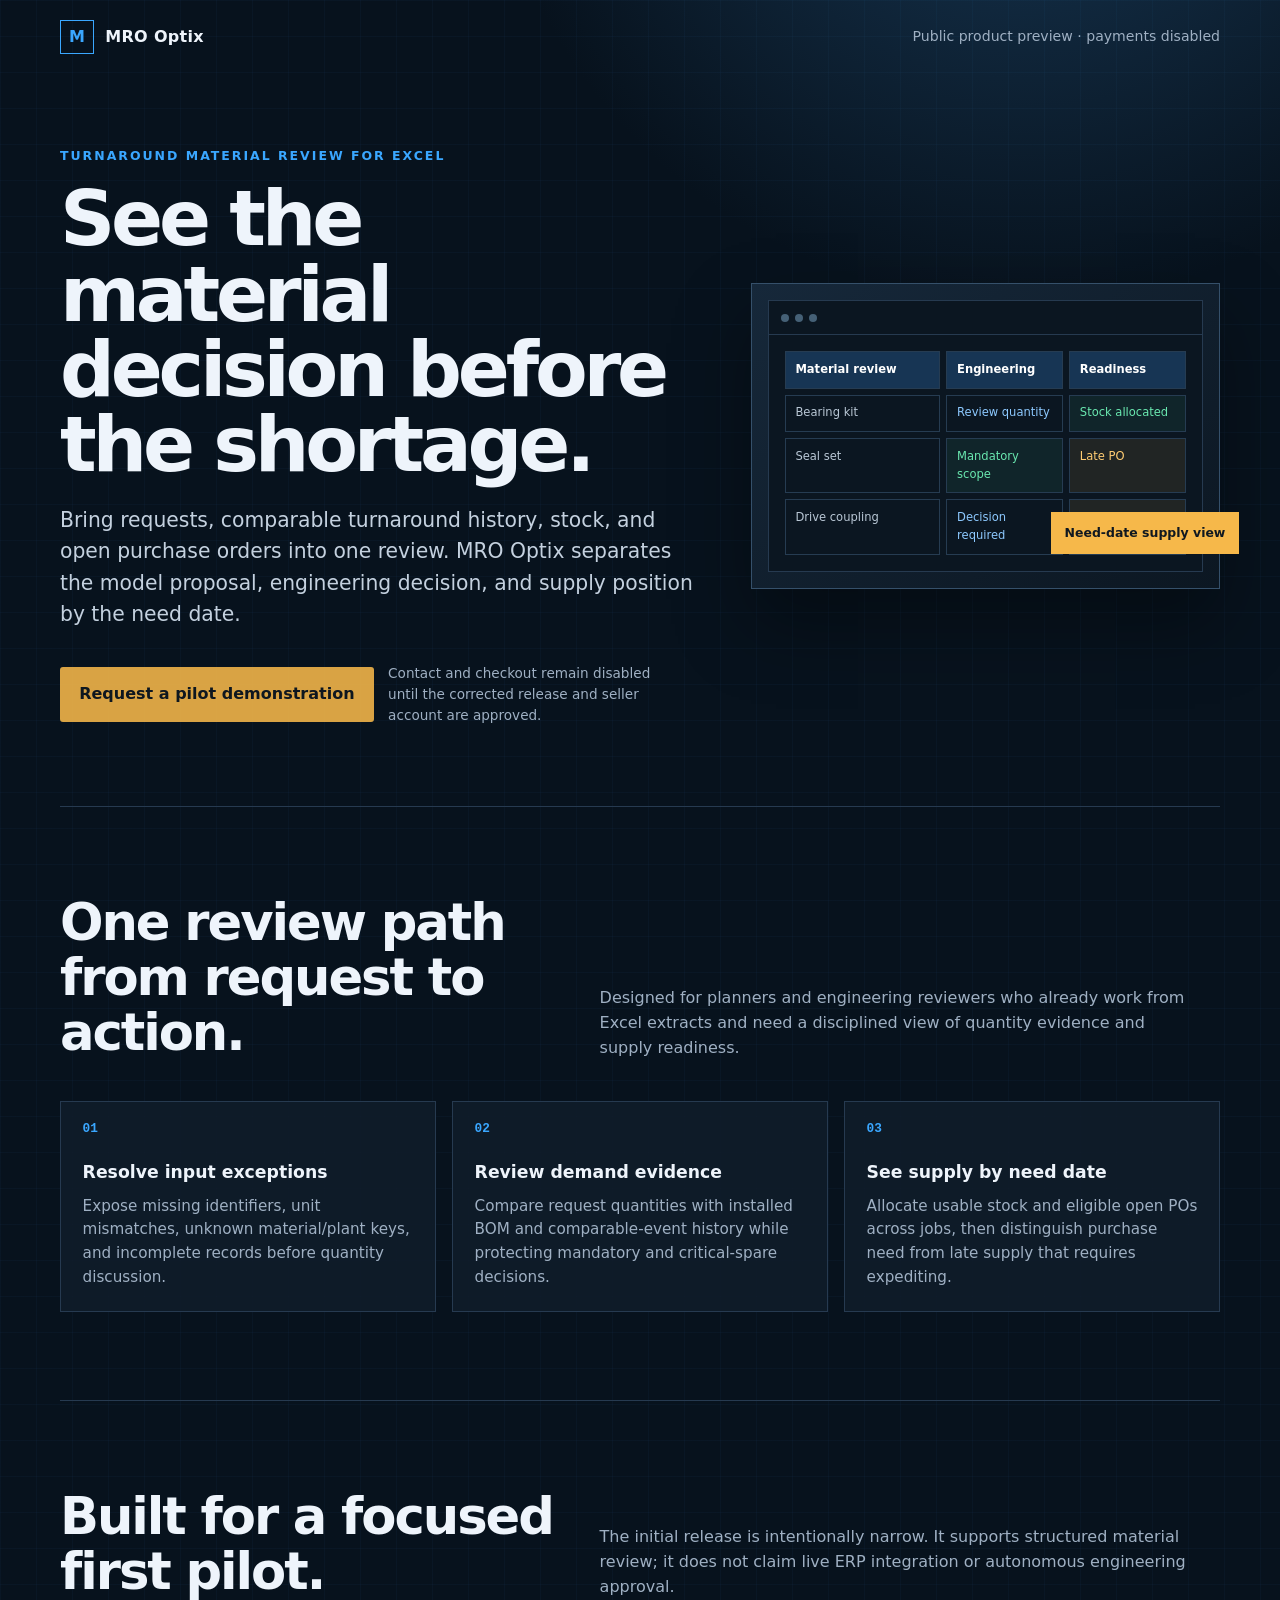
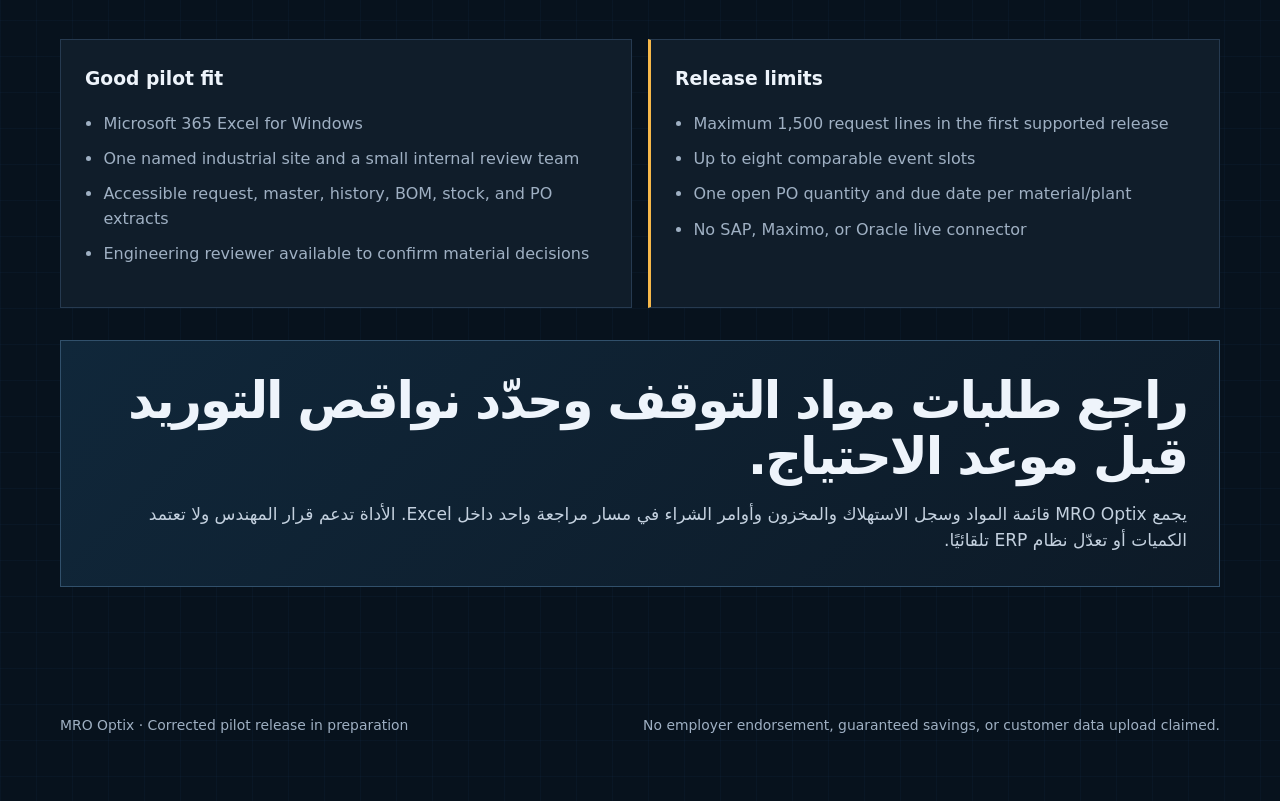
==== index.html @ 84681a8c "Publish MRO Optix product preview" ====
<!doctype html>
<html lang="en">
<head>
  <meta charset="utf-8">
  <meta name="viewport" content="width=device-width, initial-scale=1">
  <title>MRO Optix | Turnaround material review</title>
  <meta name="description" content="Review turnaround material requests, engineering decisions, and supply readiness in one Excel workflow.">
  <style>
    :root {
      color-scheme: dark;
      --ink: #eef4fb;
      --muted: #9fb0c3;
      --line: #263a50;
      --panel: #101d2a;
      --panel-2: #142638;
      --navy: #07121d;
      --blue: #3aa7ff;
      --amber: #f6b84a;
      --green: #55d69e;
      font-family: Inter, ui-sans-serif, system-ui, -apple-system, BlinkMacSystemFont, "Segoe UI", sans-serif;
    }
    * { box-sizing: border-box; }
    body {
      margin: 0;
      color: var(--ink);
      background:
        linear-gradient(rgba(58, 167, 255, .035) 1px, transparent 1px),
        linear-gradient(90deg, rgba(58, 167, 255, .035) 1px, transparent 1px),
        radial-gradient(circle at 80% -10%, #183957 0, transparent 34rem),
        var(--navy);
      background-size: 36px 36px, 36px 36px, auto, auto;
      line-height: 1.55;
    }
    a { color: inherit; }
    .shell { width: min(1160px, calc(100% - 2rem)); margin: 0 auto; }
    nav { display: flex; justify-content: space-between; align-items: center; padding: 1.25rem 0; }
    .brand { display: flex; align-items: center; gap: .7rem; font-weight: 800; letter-spacing: .02em; }
    .mark { width: 34px; height: 34px; border: 1px solid var(--blue); display: grid; place-items: center; color: var(--blue); }
    .nav-note { color: var(--muted); font-size: .88rem; }
    .hero { display: grid; grid-template-columns: 1.15fr .85fr; gap: 3.5rem; align-items: center; min-height: 650px; padding: 4.5rem 0 5rem; }
    .eyebrow { color: var(--blue); text-transform: uppercase; letter-spacing: .16em; font-size: .78rem; font-weight: 800; }
    h1 { font-size: clamp(2.65rem, 6vw, 5.5rem); line-height: .98; letter-spacing: -.055em; margin: 1rem 0 1.4rem; max-width: 12ch; }
    .lead { color: #c4d1df; font-size: clamp(1.05rem, 2vw, 1.27rem); max-width: 62ch; }
    .cta-row { display: flex; flex-wrap: wrap; gap: .9rem; margin-top: 2rem; align-items: center; }
    .cta { border: 0; background: var(--amber); color: #101820; font: inherit; font-weight: 800; padding: .95rem 1.2rem; border-radius: 3px; cursor: not-allowed; opacity: .88; }
    .cta-note { color: var(--muted); font-size: .85rem; max-width: 32ch; }
    .workbook { position: relative; border: 1px solid #35506a; background: linear-gradient(145deg, #16283a, #0c1722); padding: 1rem; box-shadow: 0 35px 70px rgba(0,0,0,.35); }
    .window { border: 1px solid var(--line); background: #0b1621; }
    .window-bar { height: 34px; border-bottom: 1px solid var(--line); display: flex; align-items: center; gap: 6px; padding: 0 .75rem; }
    .dot { width: 8px; height: 8px; border-radius: 50%; background: #456076; }
    .sheet { padding: 1rem; }
    .sheet-head { display: grid; grid-template-columns: 1.2fr .9fr .9fr; gap: 6px; margin-bottom: 6px; }
    .cell, .row span { min-height: 34px; border: 1px solid #263c52; padding: .55rem .6rem; font-size: .72rem; color: #b9c7d5; }
    .cell { background: #173554; color: white; font-weight: 700; }
    .row { display: grid; grid-template-columns: 1.2fr .9fr .9fr; gap: 6px; margin-top: 6px; }
    .row .warn { color: #ffcc72; background: rgba(246,184,74,.09); }
    .row .good { color: #69e7af; background: rgba(85,214,158,.08); }
    .row .review { color: #8dc9ff; }
    .signal { position: absolute; right: -20px; bottom: 34px; padding: .7rem .85rem; background: var(--amber); color: #101820; font-weight: 800; font-size: .78rem; }
    section { border-top: 1px solid var(--line); padding: 5.5rem 0; }
    .section-head { display: grid; grid-template-columns: .9fr 1.1fr; gap: 2rem; align-items: end; margin-bottom: 2.5rem; }
    h2 { font-size: clamp(2rem, 4vw, 3.25rem); line-height: 1.08; letter-spacing: -.04em; margin: 0; }
    .section-head p { color: var(--muted); margin: 0; max-width: 58ch; }
    .grid { display: grid; grid-template-columns: repeat(3, 1fr); gap: 1rem; }
    .card { border: 1px solid var(--line); background: rgba(16,29,42,.86); padding: 1.35rem; min-height: 180px; }
    .num { color: var(--blue); font: 800 .8rem/1 monospace; }
    .card h3 { margin: 1.4rem 0 .6rem; font-size: 1.08rem; }
    .card p { color: var(--muted); margin: 0; font-size: .95rem; }
    .fit { display: grid; grid-template-columns: 1fr 1fr; gap: 1rem; }
    .fit-box { border: 1px solid var(--line); padding: 1.5rem; background: var(--panel); }
    .fit-box h3 { margin-top: 0; }
    .fit-box ul { padding-left: 1.15rem; color: var(--muted); }
    .fit-box li { margin: .65rem 0; }
    .limit { border-left: 3px solid var(--amber); }
    .arabic { direction: rtl; text-align: right; border: 1px solid #31506b; background: linear-gradient(135deg,#10273a,#0d1a27); padding: 2rem; margin-top: 2rem; }
    .arabic p { color: #c4d1df; font-size: 1.07rem; margin-bottom: 0; }
    footer { padding: 2.5rem 0 4rem; color: var(--muted); font-size: .87rem; display: flex; justify-content: space-between; gap: 1rem; }
    @media (max-width: 820px) {
      .hero, .section-head, .fit { grid-template-columns: 1fr; }
      .hero { padding-top: 2.5rem; min-height: auto; }
      .grid { grid-template-columns: 1fr; }
      .nav-note { display: none; }
      .signal { right: -7px; }
      footer { flex-direction: column; }
    }
  </style>
</head>
<body>
  <div class="shell">
    <nav aria-label="Primary">
      <div class="brand"><span class="mark">M</span>MRO Optix</div>
      <div class="nav-note">Public product preview · payments disabled</div>
    </nav>

    <main>
      <div class="hero">
        <div>
          <div class="eyebrow">Turnaround material review for Excel</div>
          <h1>See the material decision before the shortage.</h1>
          <p class="lead">Bring requests, comparable turnaround history, stock, and open purchase orders into one review. MRO Optix separates the model proposal, engineering decision, and supply position by the need date.</p>
          <div class="cta-row">
            <button class="cta" type="button" disabled>Request a pilot demonstration</button>
            <span class="cta-note">Contact and checkout remain disabled until the corrected release and seller account are approved.</span>
          </div>
        </div>

        <div class="workbook" aria-label="Illustrative workbook review queue">
          <div class="window">
            <div class="window-bar"><span class="dot"></span><span class="dot"></span><span class="dot"></span></div>
            <div class="sheet">
              <div class="sheet-head"><div class="cell">Material review</div><div class="cell">Engineering</div><div class="cell">Readiness</div></div>
              <div class="row"><span>Bearing kit</span><span class="review">Review quantity</span><span class="good">Stock allocated</span></div>
              <div class="row"><span>Seal set</span><span class="good">Mandatory scope</span><span class="warn">Late PO</span></div>
              <div class="row"><span>Drive coupling</span><span class="review">Decision required</span><span class="warn">Purchase need</span></div>
            </div>
          </div>
          <div class="signal">Need-date supply view</div>
        </div>
      </div>

      <section>
        <div class="section-head">
          <h2>One review path from request to action.</h2>
          <p>Designed for planners and engineering reviewers who already work from Excel extracts and need a disciplined view of quantity evidence and supply readiness.</p>
        </div>
        <div class="grid">
          <article class="card"><div class="num">01</div><h3>Resolve input exceptions</h3><p>Expose missing identifiers, unit mismatches, unknown material/plant keys, and incomplete records before quantity discussion.</p></article>
          <article class="card"><div class="num">02</div><h3>Review demand evidence</h3><p>Compare request quantities with installed BOM and comparable-event history while protecting mandatory and critical-spare decisions.</p></article>
          <article class="card"><div class="num">03</div><h3>See supply by need date</h3><p>Allocate usable stock and eligible open POs across jobs, then distinguish purchase need from late supply that requires expediting.</p></article>
        </div>
      </section>

      <section>
        <div class="section-head">
          <h2>Built for a focused first pilot.</h2>
          <p>The initial release is intentionally narrow. It supports structured material review; it does not claim live ERP integration or autonomous engineering approval.</p>
        </div>
        <div class="fit">
          <div class="fit-box">
            <h3>Good pilot fit</h3>
            <ul>
              <li>Microsoft 365 Excel for Windows</li>
              <li>One named industrial site and a small internal review team</li>
              <li>Accessible request, master, history, BOM, stock, and PO extracts</li>
              <li>Engineering reviewer available to confirm material decisions</li>
            </ul>
          </div>
          <div class="fit-box limit">
            <h3>Release limits</h3>
            <ul>
              <li>Maximum 1,500 request lines in the first supported release</li>
              <li>Up to eight comparable event slots</li>
              <li>One open PO quantity and due date per material/plant</li>
              <li>No SAP, Maximo, or Oracle live connector</li>
            </ul>
          </div>
        </div>
        <div class="arabic">
          <h2>راجع طلبات مواد التوقف وحدّد نواقص التوريد قبل موعد الاحتياج.</h2>
          <p>يجمع MRO Optix قائمة المواد وسجل الاستهلاك والمخزون وأوامر الشراء في مسار مراجعة واحد داخل Excel. الأداة تدعم قرار المهندس ولا تعتمد الكميات أو تعدّل نظام ERP تلقائيًا.</p>
        </div>
      </section>
    </main>

    <footer>
      <span>MRO Optix · Corrected pilot release in preparation</span>
      <span>No employer endorsement, guaranteed savings, or customer data upload claimed.</span>
    </footer>
  </div>
</body>
</html>
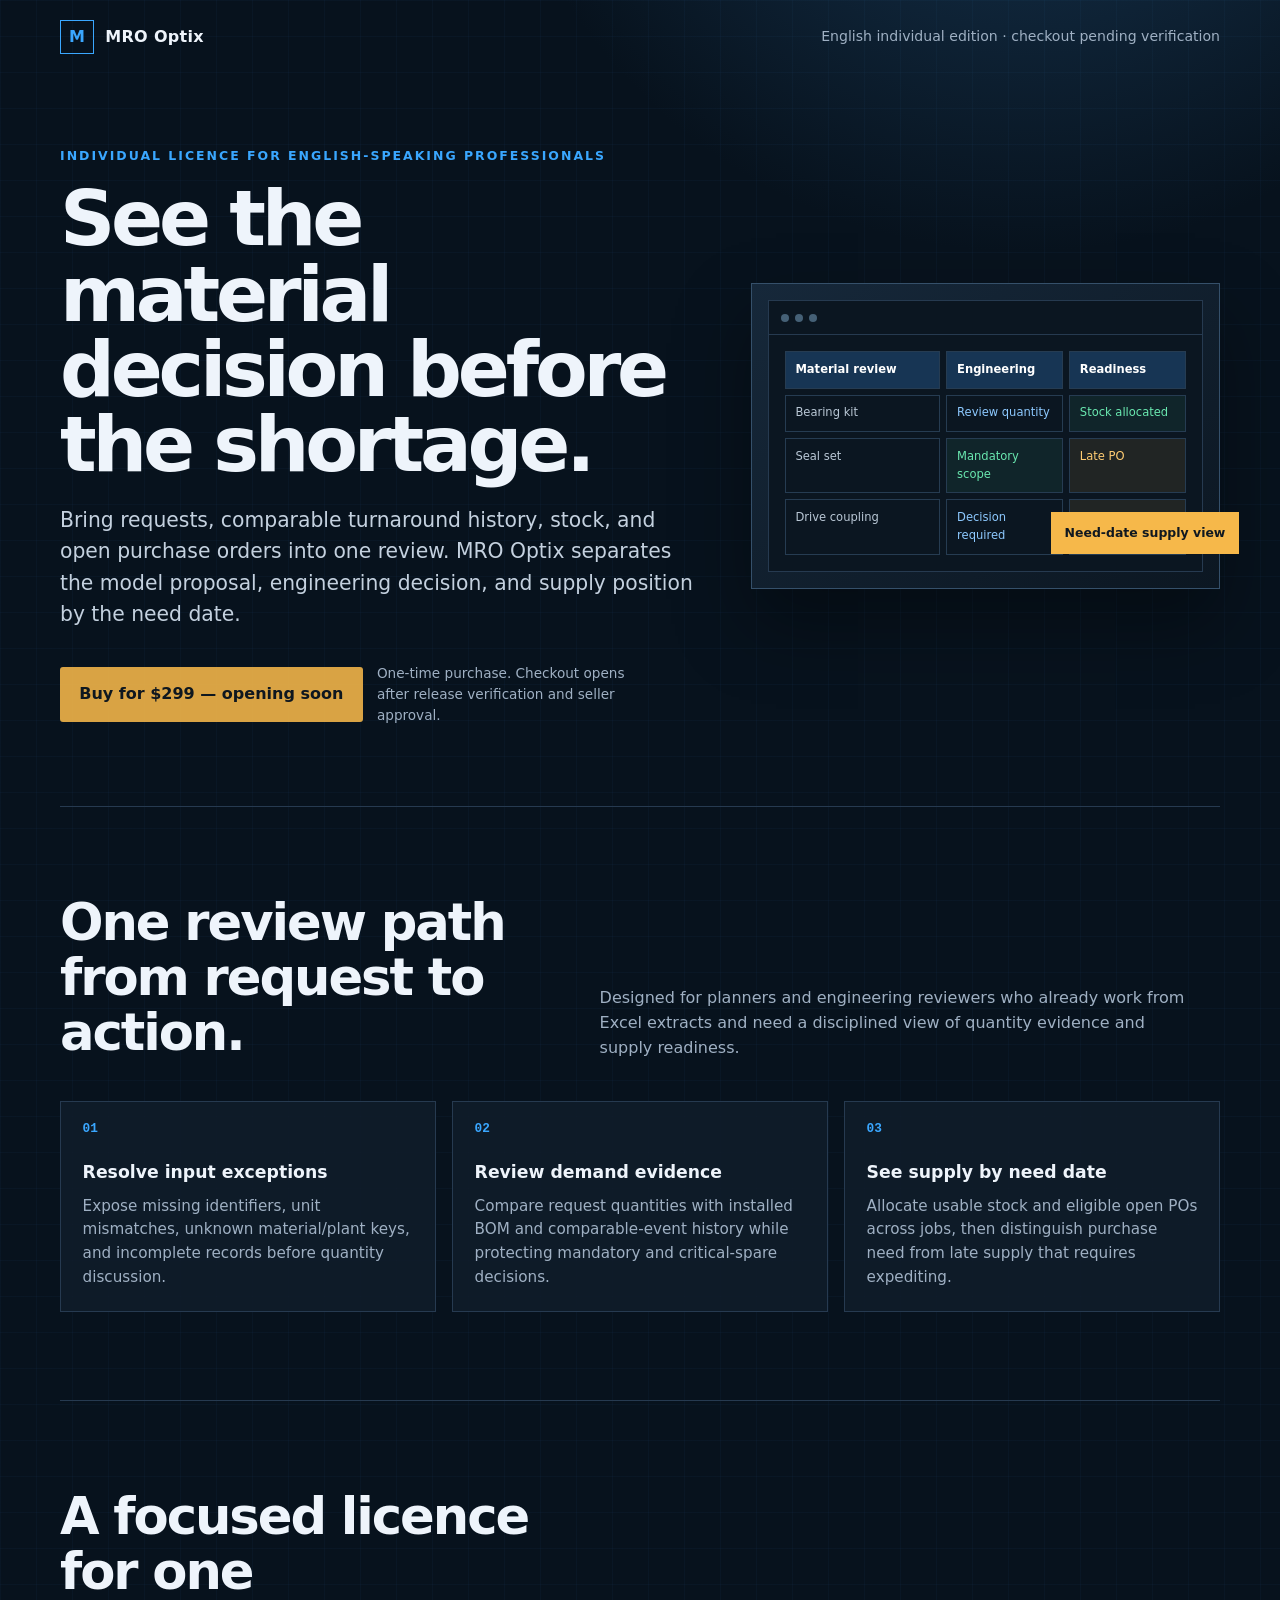
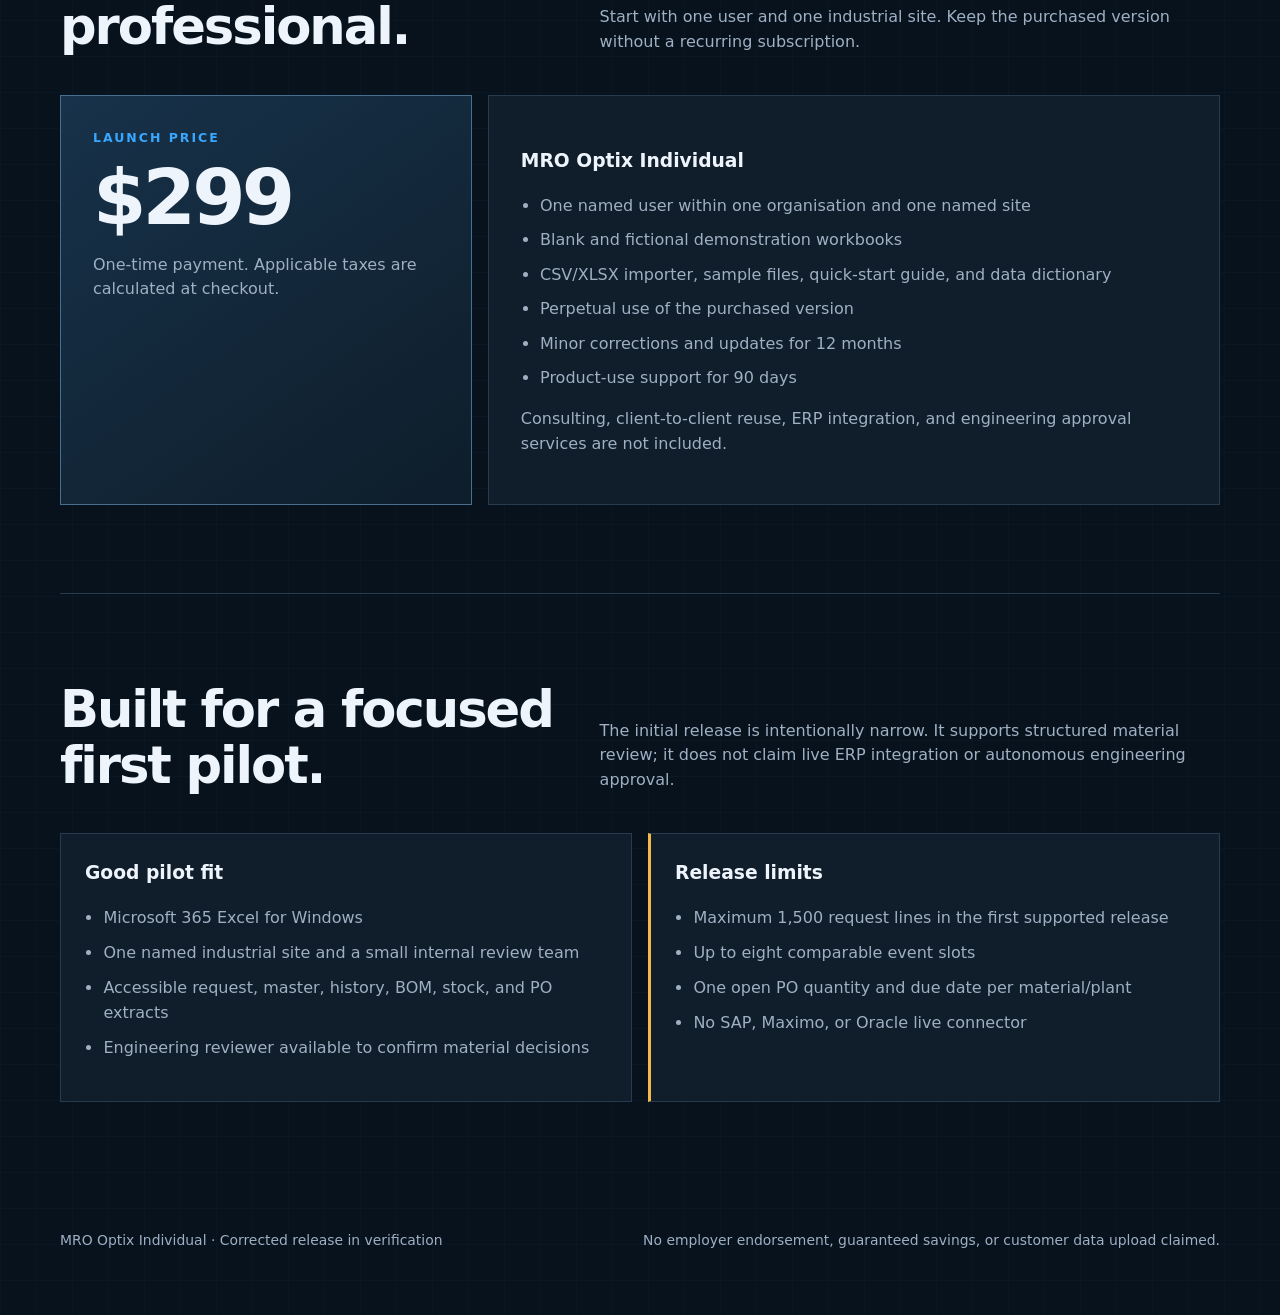
==== commit 92f70c53: "Publish English individual offer" ====
--- a/index.html
+++ b/index.html
@@ -5,6 +5,7 @@
   <meta name="viewport" content="width=device-width, initial-scale=1">
   <title>MRO Optix | Turnaround material review</title>
   <meta name="description" content="Review turnaround material requests, engineering decisions, and supply readiness in one Excel workflow.">
+  <link rel="icon" type="image/svg+xml" href="data:image/svg+xml,%3Csvg xmlns='http://www.w3.org/2000/svg' viewBox='0 0 64 64'%3E%3Crect width='64' height='64' rx='8' fill='%2307121d'/%3E%3Cpath d='M14 47V17h9l9 15 9-15h9v30h-8V29L32 45 22 29v18z' fill='%233aa7ff'/%3E%3C/svg%3E">
   <style>
     :root {
       color-scheme: dark;
@@ -72,11 +73,16 @@
     .fit-box ul { padding-left: 1.15rem; color: var(--muted); }
     .fit-box li { margin: .65rem 0; }
     .limit { border-left: 3px solid var(--amber); }
-    .arabic { direction: rtl; text-align: right; border: 1px solid #31506b; background: linear-gradient(135deg,#10273a,#0d1a27); padding: 2rem; margin-top: 2rem; }
-    .arabic p { color: #c4d1df; font-size: 1.07rem; margin-bottom: 0; }
+    .offer { display: grid; grid-template-columns: .72fr 1.28fr; gap: 1rem; align-items: stretch; }
+    .price { border: 1px solid #47708f; background: linear-gradient(145deg, #17324a, #0e1d2a); padding: 2rem; }
+    .price strong { display: block; font-size: clamp(2.6rem, 6vw, 4.8rem); line-height: 1; letter-spacing: -.05em; margin: .8rem 0; }
+    .price p, .license p { color: var(--muted); }
+    .license { border: 1px solid var(--line); background: var(--panel); padding: 2rem; }
+    .license ul { color: var(--muted); padding-left: 1.2rem; }
+    .license li { margin: .6rem 0; }
     footer { padding: 2.5rem 0 4rem; color: var(--muted); font-size: .87rem; display: flex; justify-content: space-between; gap: 1rem; }
     @media (max-width: 820px) {
-      .hero, .section-head, .fit { grid-template-columns: 1fr; }
+      .hero, .section-head, .fit, .offer { grid-template-columns: 1fr; }
       .hero { padding-top: 2.5rem; min-height: auto; }
       .grid { grid-template-columns: 1fr; }
       .nav-note { display: none; }
@@ -89,18 +95,18 @@
   <div class="shell">
     <nav aria-label="Primary">
       <div class="brand"><span class="mark">M</span>MRO Optix</div>
-      <div class="nav-note">Public product preview · payments disabled</div>
+      <div class="nav-note">English individual edition · checkout pending verification</div>
     </nav>
 
     <main>
       <div class="hero">
         <div>
-          <div class="eyebrow">Turnaround material review for Excel</div>
+          <div class="eyebrow">Individual licence for English-speaking professionals</div>
           <h1>See the material decision before the shortage.</h1>
           <p class="lead">Bring requests, comparable turnaround history, stock, and open purchase orders into one review. MRO Optix separates the model proposal, engineering decision, and supply position by the need date.</p>
           <div class="cta-row">
-            <button class="cta" type="button" disabled>Request a pilot demonstration</button>
-            <span class="cta-note">Contact and checkout remain disabled until the corrected release and seller account are approved.</span>
+            <button class="cta" type="button" disabled>Buy for $299 — opening soon</button>
+            <span class="cta-note">One-time purchase. Checkout opens after release verification and seller approval.</span>
           </div>
         </div>
 
@@ -132,6 +138,32 @@
 
       <section>
         <div class="section-head">
+          <h2>A focused licence for one professional.</h2>
+          <p>Start with one user and one industrial site. Keep the purchased version without a recurring subscription.</p>
+        </div>
+        <div class="offer">
+          <div class="price">
+            <div class="eyebrow">Launch price</div>
+            <strong>$299</strong>
+            <p>One-time payment. Applicable taxes are calculated at checkout.</p>
+          </div>
+          <div class="license">
+            <h3>MRO Optix Individual</h3>
+            <ul>
+              <li>One named user within one organisation and one named site</li>
+              <li>Blank and fictional demonstration workbooks</li>
+              <li>CSV/XLSX importer, sample files, quick-start guide, and data dictionary</li>
+              <li>Perpetual use of the purchased version</li>
+              <li>Minor corrections and updates for 12 months</li>
+              <li>Product-use support for 90 days</li>
+            </ul>
+            <p>Consulting, client-to-client reuse, ERP integration, and engineering approval services are not included.</p>
+          </div>
+        </div>
+      </section>
+
+      <section>
+        <div class="section-head">
           <h2>Built for a focused first pilot.</h2>
           <p>The initial release is intentionally narrow. It supports structured material review; it does not claim live ERP integration or autonomous engineering approval.</p>
         </div>
@@ -155,15 +187,11 @@
             </ul>
           </div>
         </div>
-        <div class="arabic">
-          <h2>راجع طلبات مواد التوقف وحدّد نواقص التوريد قبل موعد الاحتياج.</h2>
-          <p>يجمع MRO Optix قائمة المواد وسجل الاستهلاك والمخزون وأوامر الشراء في مسار مراجعة واحد داخل Excel. الأداة تدعم قرار المهندس ولا تعتمد الكميات أو تعدّل نظام ERP تلقائيًا.</p>
-        </div>
       </section>
     </main>
 
     <footer>
-      <span>MRO Optix · Corrected pilot release in preparation</span>
+      <span>MRO Optix Individual · Corrected release in verification</span>
       <span>No employer endorsement, guaranteed savings, or customer data upload claimed.</span>
     </footer>
   </div>
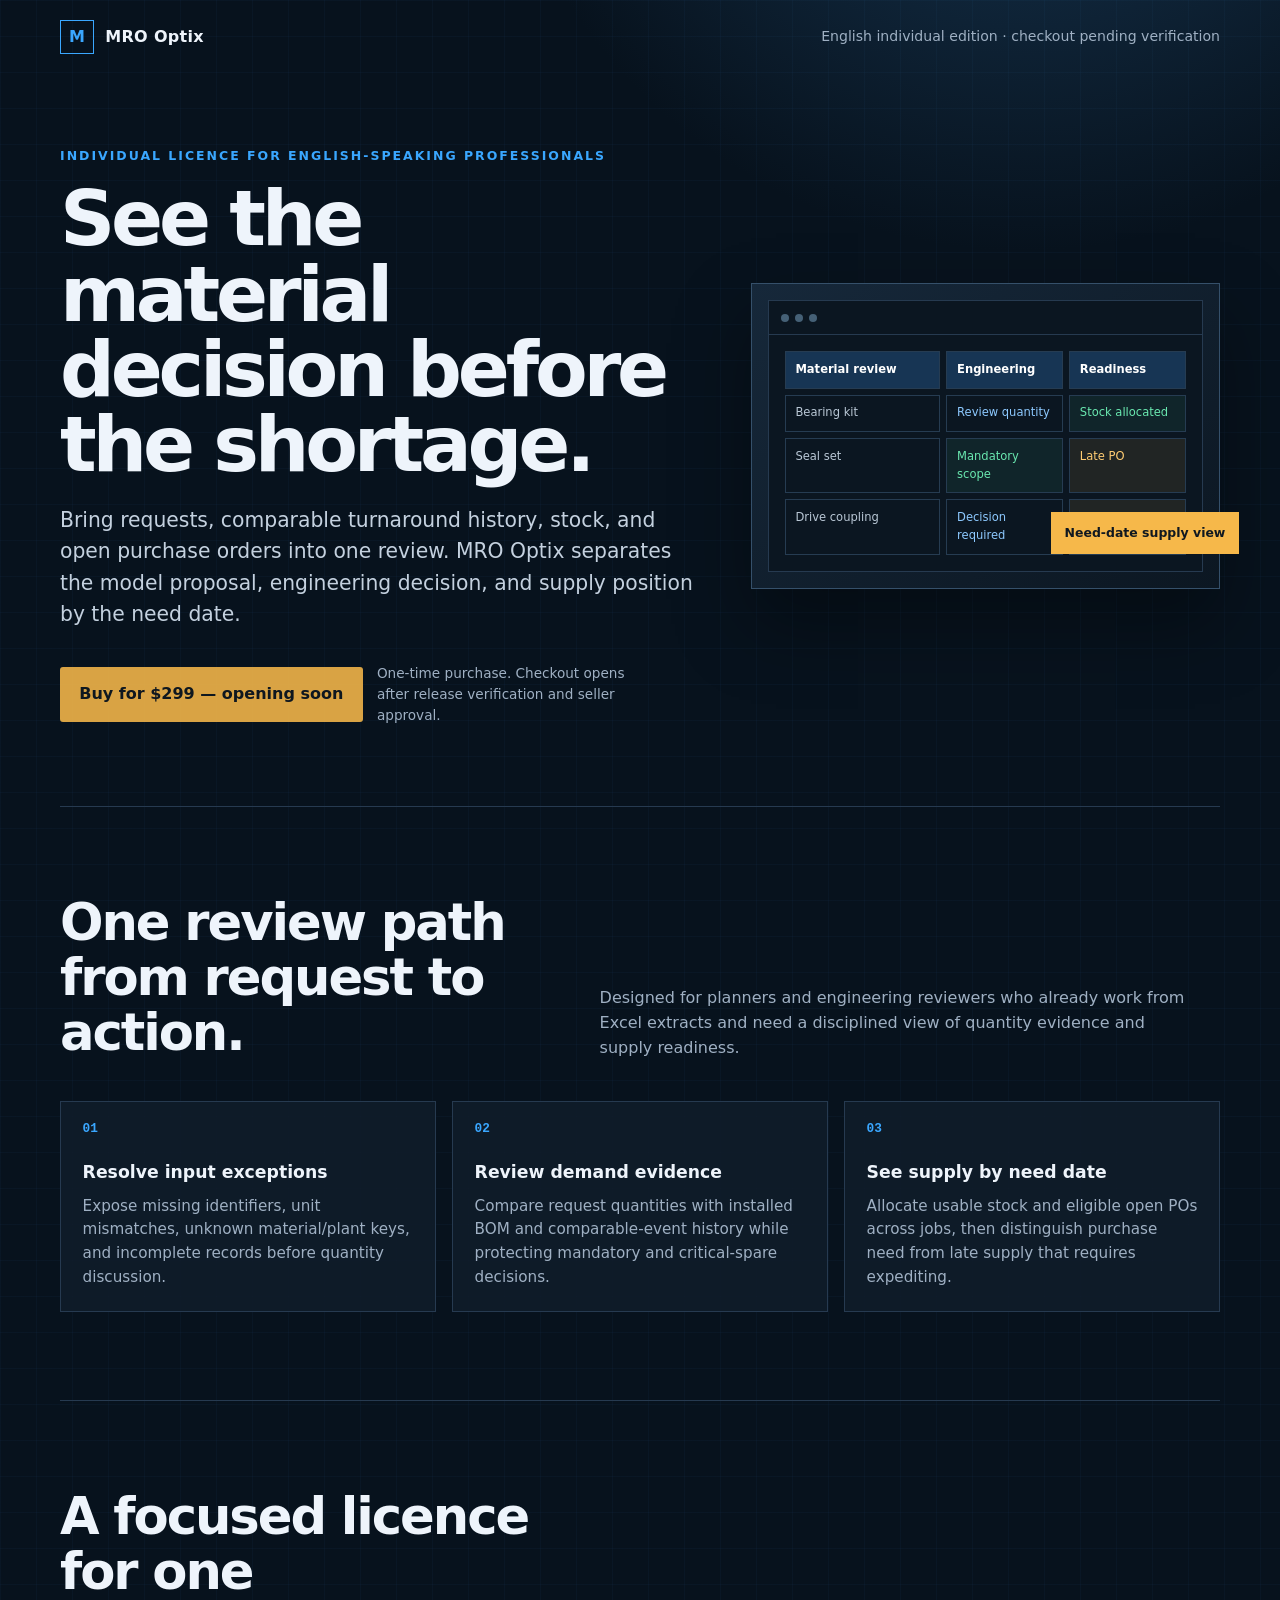
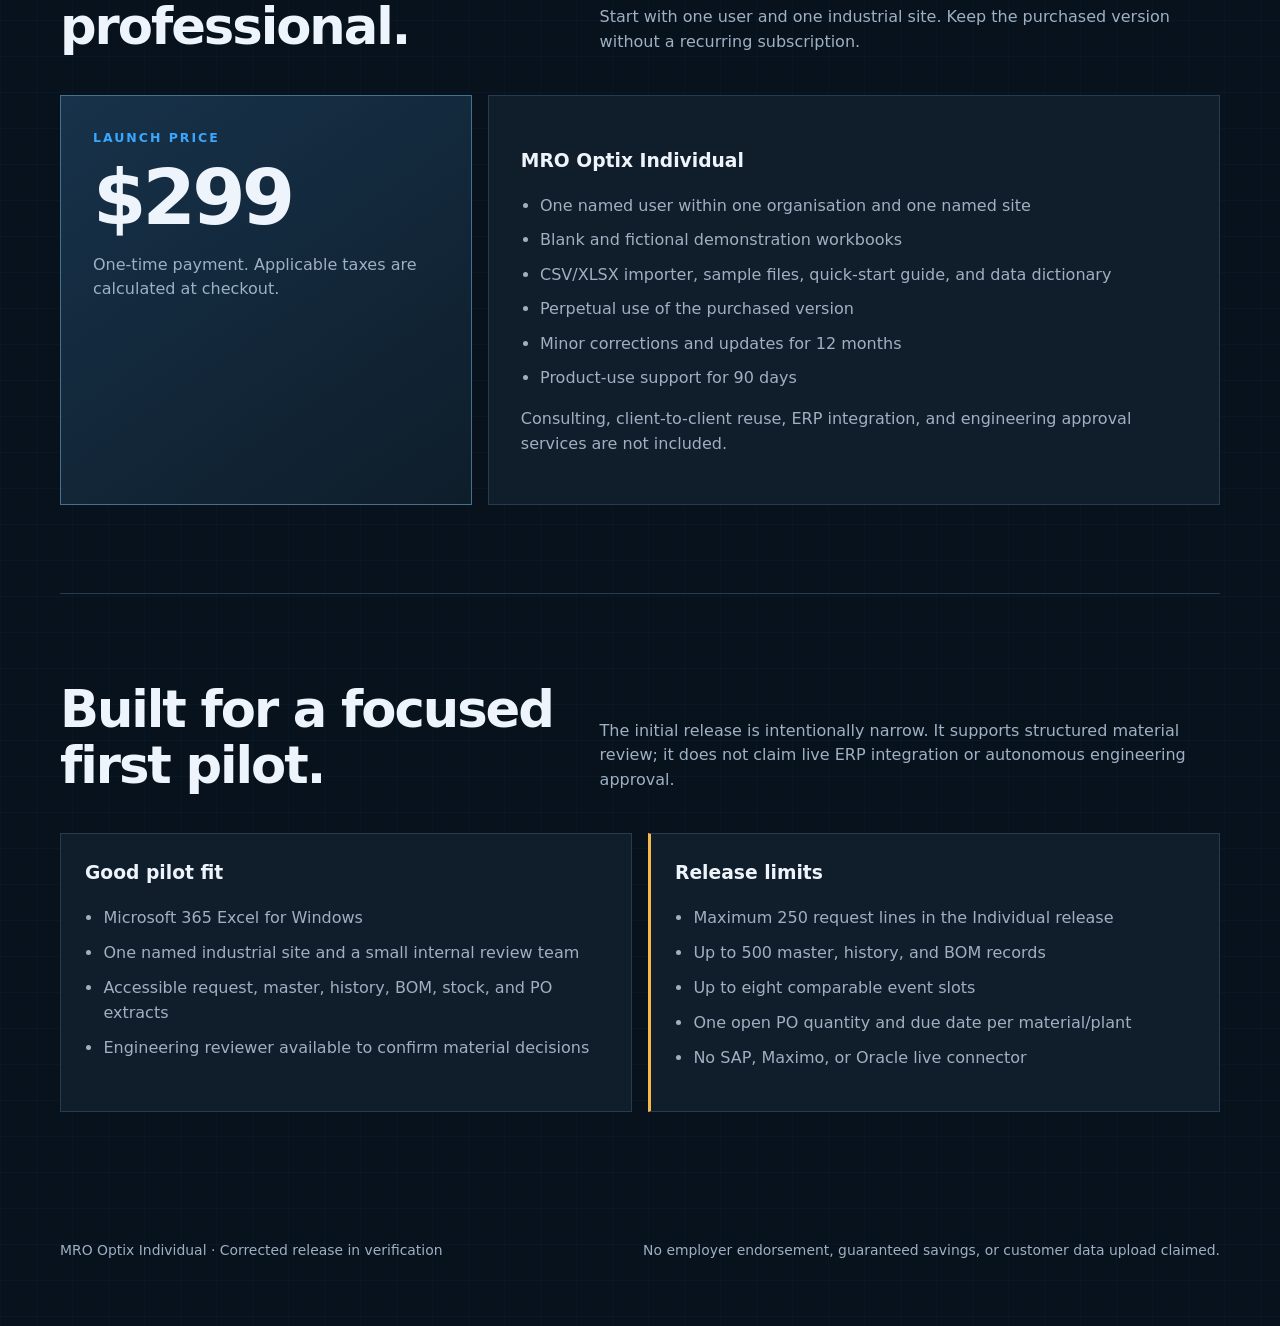
==== commit 5db20a83: "Update Individual release limits" ====
--- a/index.html
+++ b/index.html
@@ -180,7 +180,8 @@
           <div class="fit-box limit">
             <h3>Release limits</h3>
             <ul>
-              <li>Maximum 1,500 request lines in the first supported release</li>
+              <li>Maximum 250 request lines in the Individual release</li>
+              <li>Up to 500 master, history, and BOM records</li>
               <li>Up to eight comparable event slots</li>
               <li>One open PO quantity and due date per material/plant</li>
               <li>No SAP, Maximo, or Oracle live connector</li>
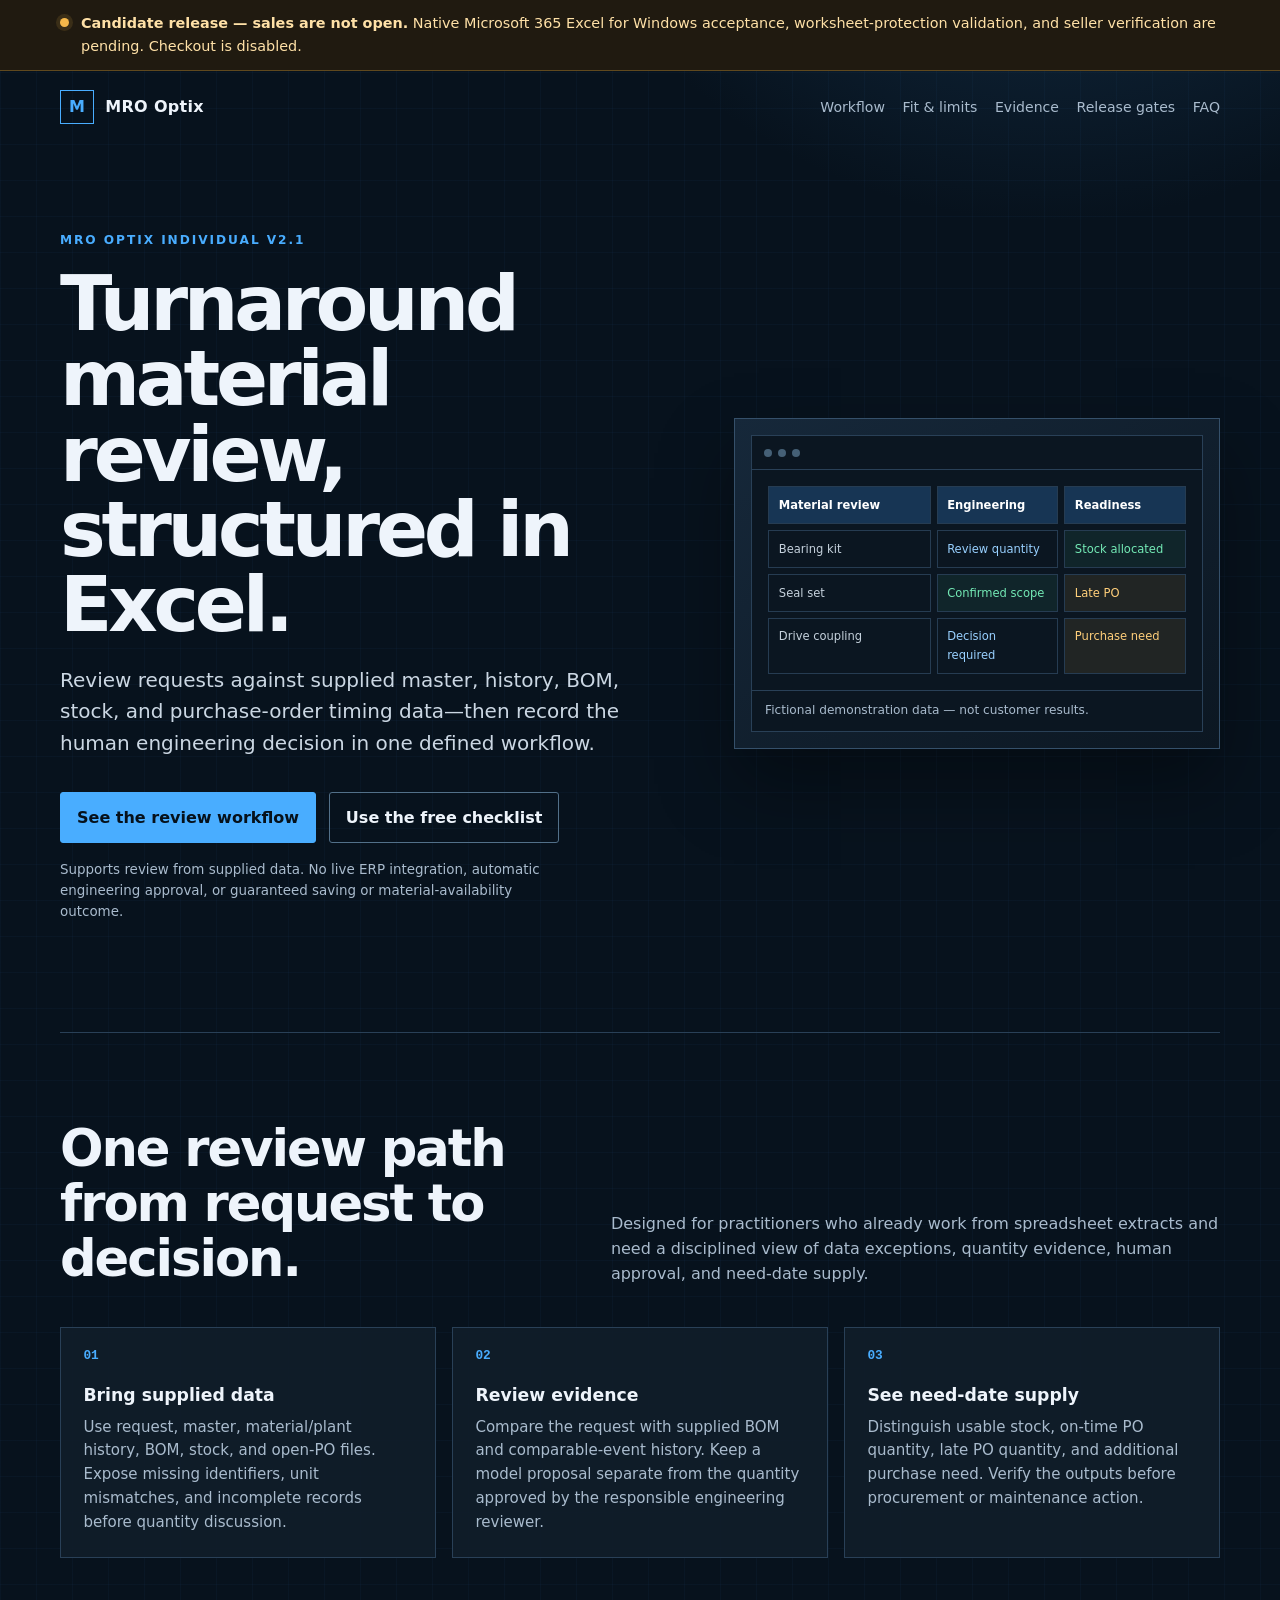
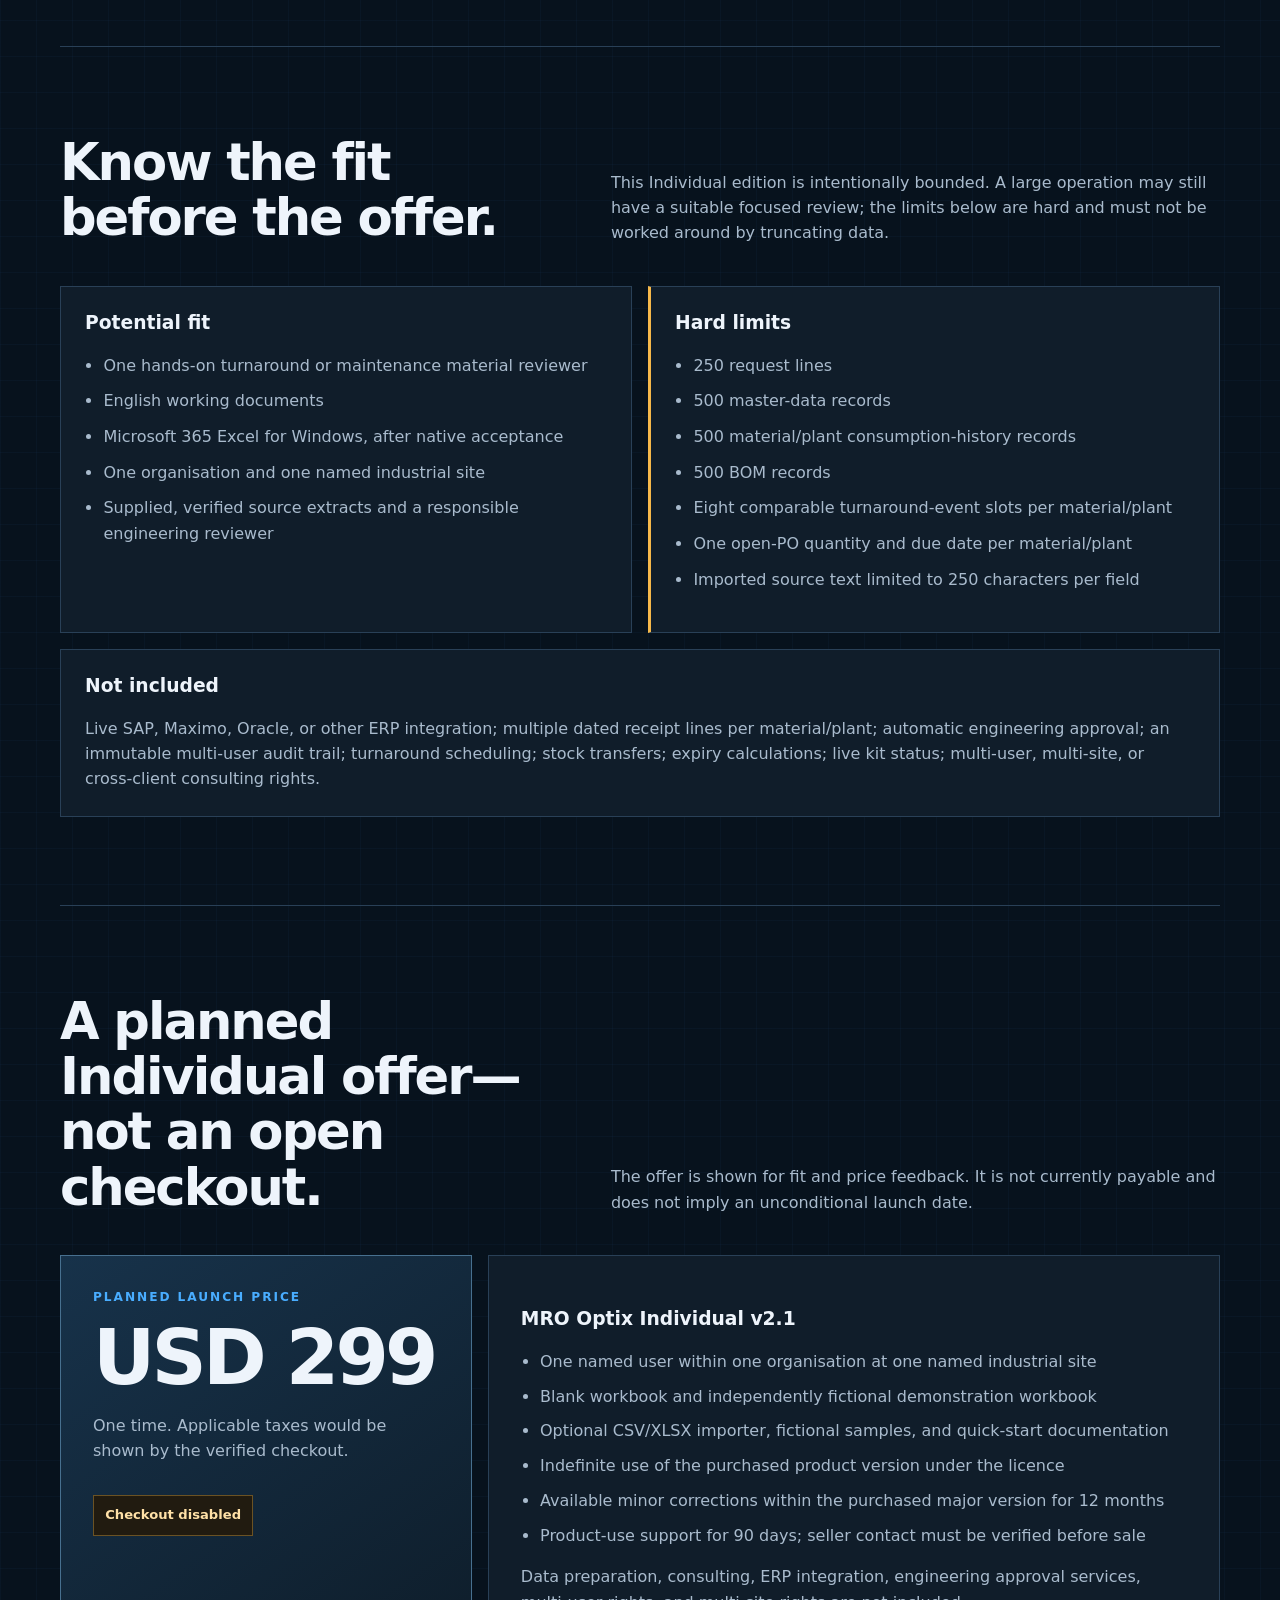
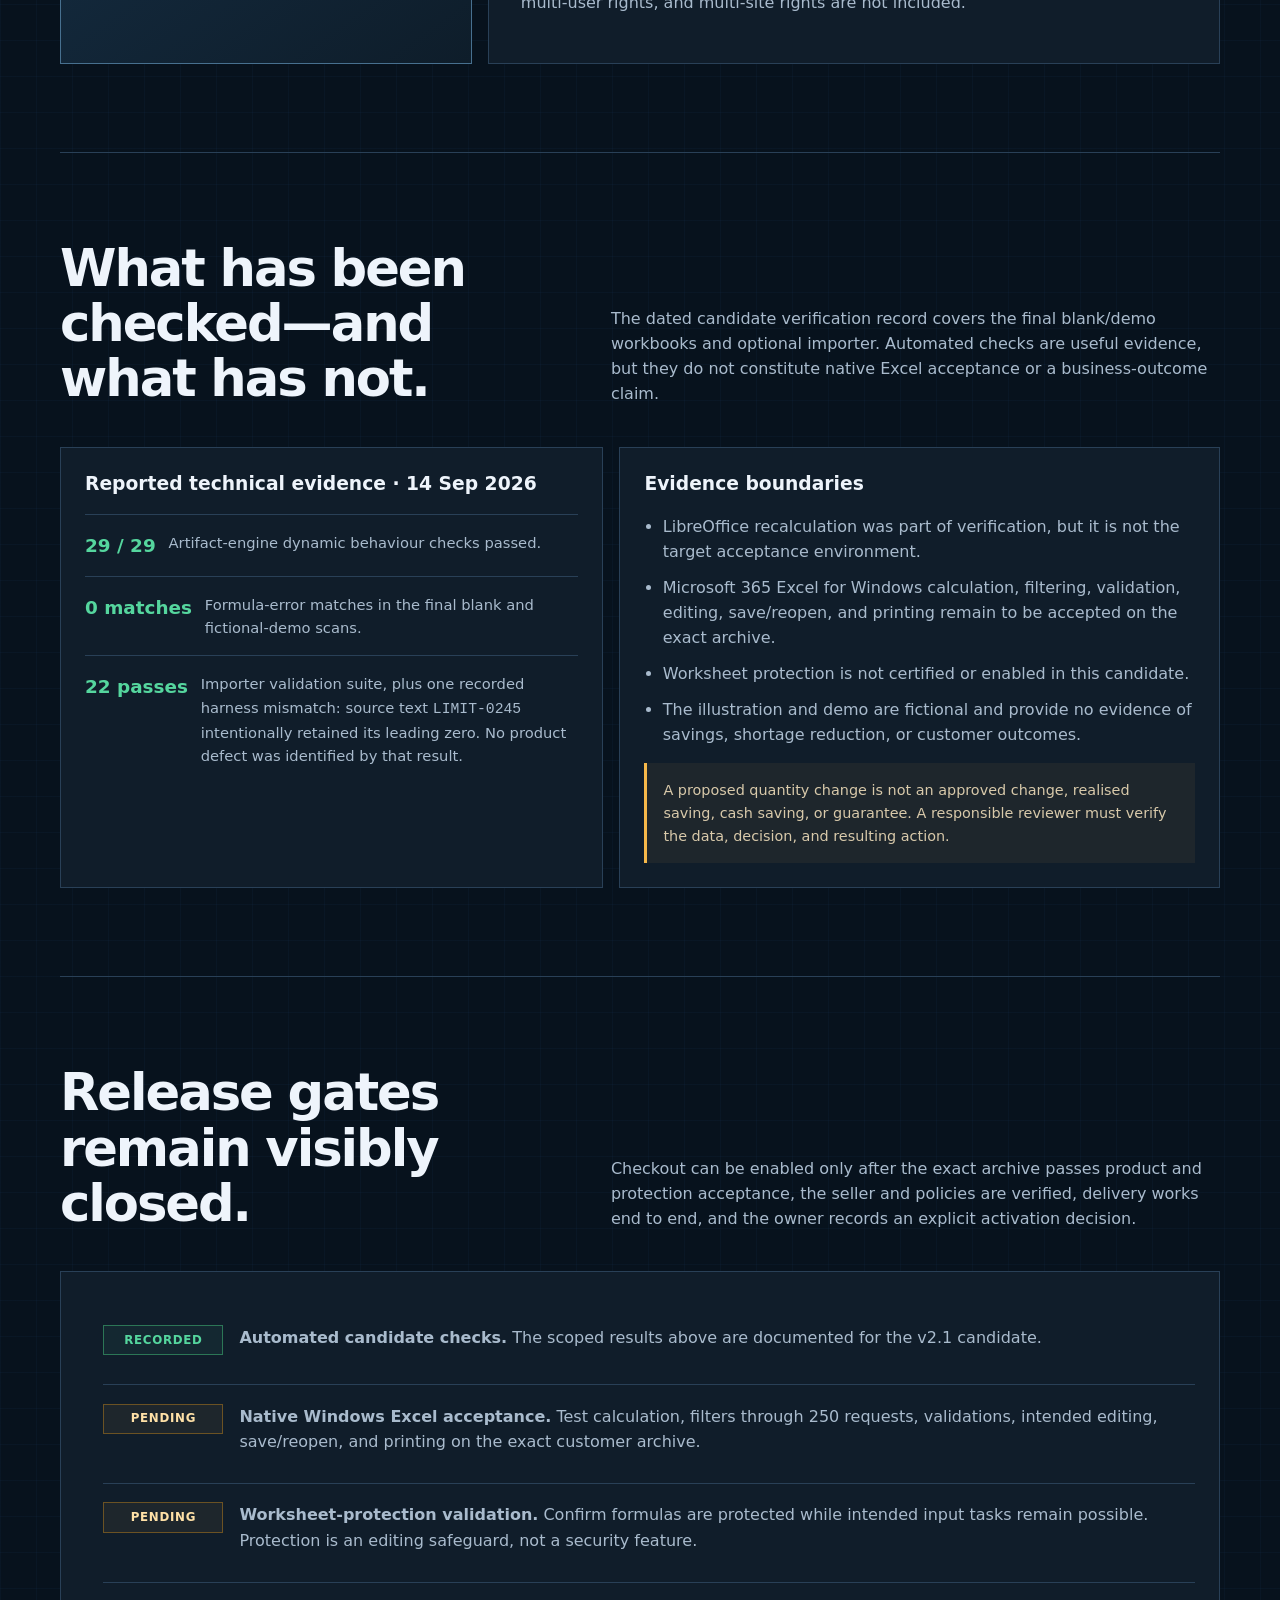
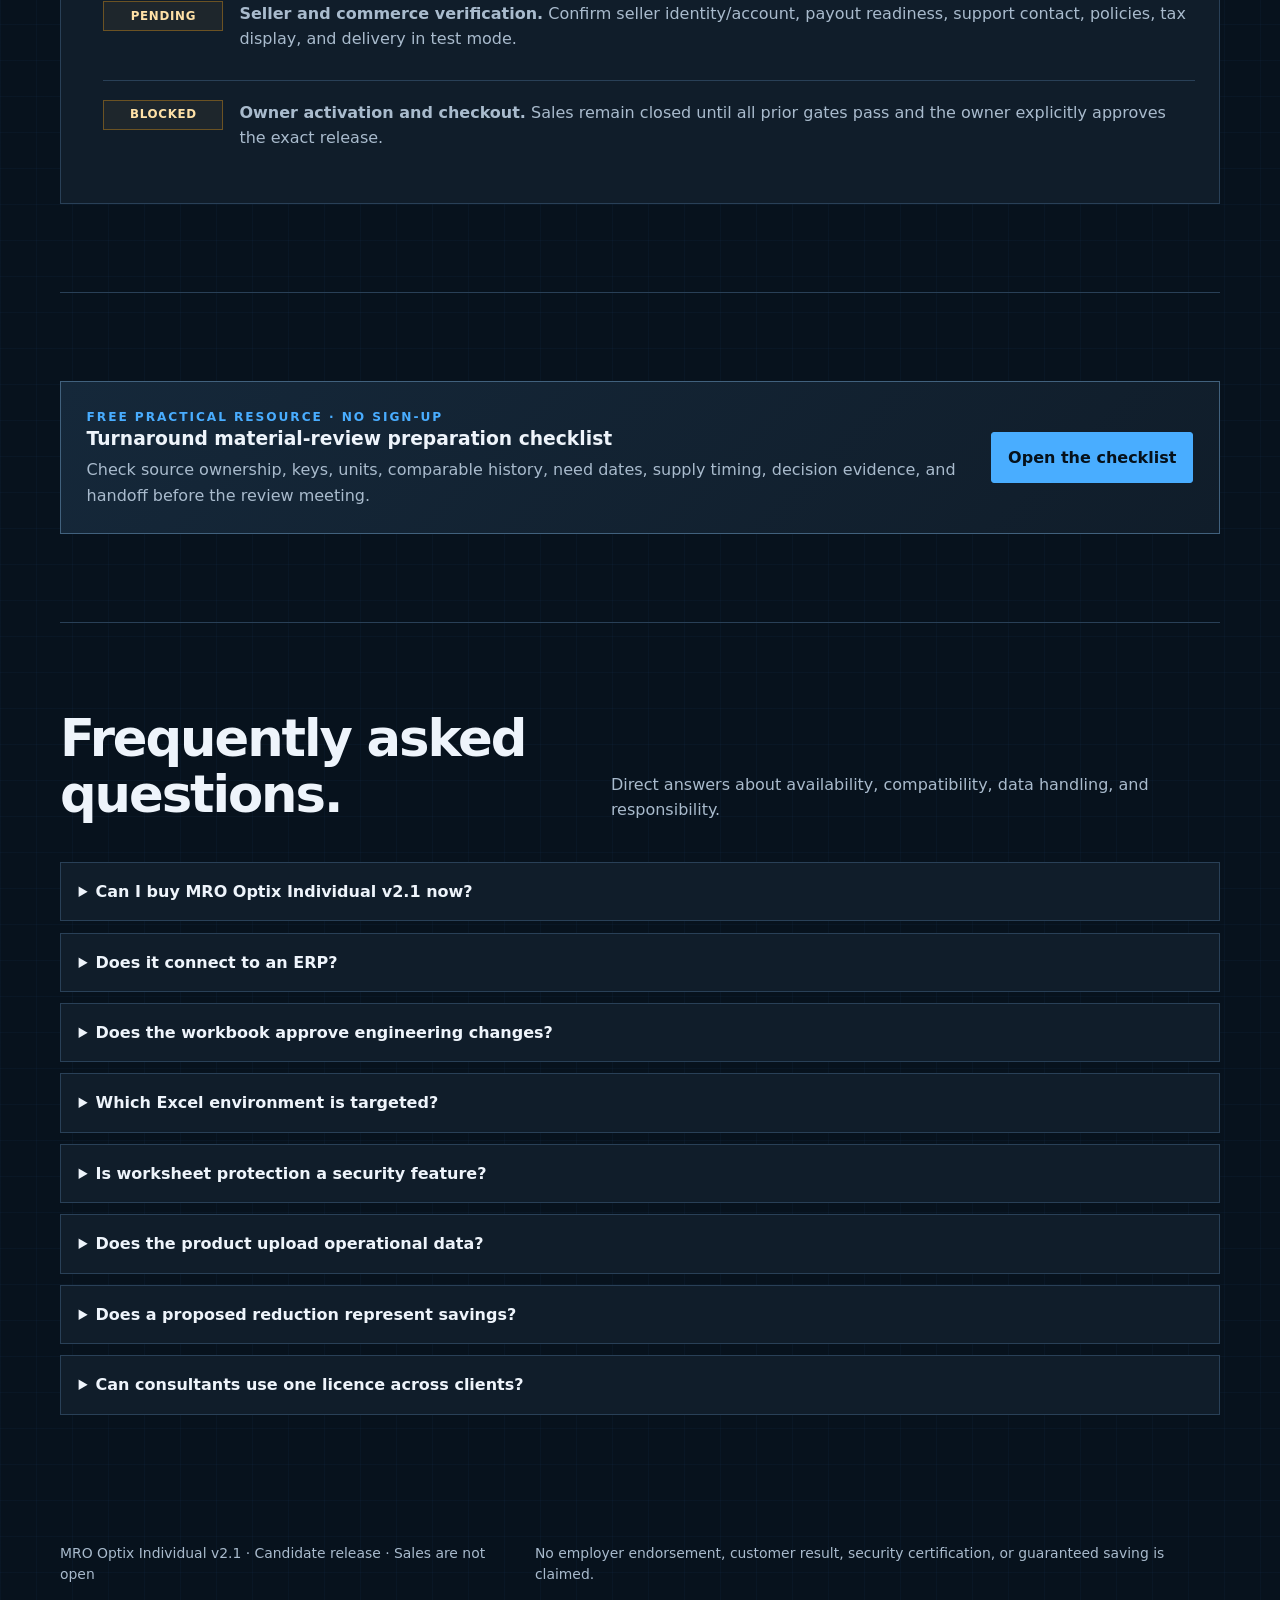
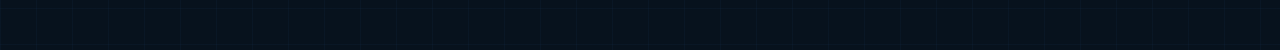
==== commit 2c8c5c9c: "Publish evidence-led MRO Optix prelaunch page" ====
--- a/index.html
+++ b/index.html
@@ -3,198 +3,184 @@
 <head>
   <meta charset="utf-8">
   <meta name="viewport" content="width=device-width, initial-scale=1">
-  <title>MRO Optix | Turnaround material review</title>
-  <meta name="description" content="Review turnaround material requests, engineering decisions, and supply readiness in one Excel workflow.">
+  <title>MRO Optix Individual v2.1 | Turnaround material review in Excel</title>
+  <meta name="description" content="A candidate Excel workflow for structured turnaround material review. See the workflow, exact limits, evidence, and pending release gates. Sales are not open.">
+  <meta name="robots" content="index,follow">
+  <link rel="canonical" href="https://farajaay.github.io/mro-optix/">
   <link rel="icon" type="image/svg+xml" href="data:image/svg+xml,%3Csvg xmlns='http://www.w3.org/2000/svg' viewBox='0 0 64 64'%3E%3Crect width='64' height='64' rx='8' fill='%2307121d'/%3E%3Cpath d='M14 47V17h9l9 15 9-15h9v30h-8V29L32 45 22 29v18z' fill='%233aa7ff'/%3E%3C/svg%3E">
   <style>
-    :root {
-      color-scheme: dark;
-      --ink: #eef4fb;
-      --muted: #9fb0c3;
-      --line: #263a50;
-      --panel: #101d2a;
-      --panel-2: #142638;
-      --navy: #07121d;
-      --blue: #3aa7ff;
-      --amber: #f6b84a;
-      --green: #55d69e;
-      font-family: Inter, ui-sans-serif, system-ui, -apple-system, BlinkMacSystemFont, "Segoe UI", sans-serif;
-    }
-    * { box-sizing: border-box; }
-    body {
-      margin: 0;
-      color: var(--ink);
-      background:
-        linear-gradient(rgba(58, 167, 255, .035) 1px, transparent 1px),
-        linear-gradient(90deg, rgba(58, 167, 255, .035) 1px, transparent 1px),
-        radial-gradient(circle at 80% -10%, #183957 0, transparent 34rem),
-        var(--navy);
-      background-size: 36px 36px, 36px 36px, auto, auto;
-      line-height: 1.55;
-    }
-    a { color: inherit; }
-    .shell { width: min(1160px, calc(100% - 2rem)); margin: 0 auto; }
-    nav { display: flex; justify-content: space-between; align-items: center; padding: 1.25rem 0; }
-    .brand { display: flex; align-items: center; gap: .7rem; font-weight: 800; letter-spacing: .02em; }
-    .mark { width: 34px; height: 34px; border: 1px solid var(--blue); display: grid; place-items: center; color: var(--blue); }
-    .nav-note { color: var(--muted); font-size: .88rem; }
-    .hero { display: grid; grid-template-columns: 1.15fr .85fr; gap: 3.5rem; align-items: center; min-height: 650px; padding: 4.5rem 0 5rem; }
-    .eyebrow { color: var(--blue); text-transform: uppercase; letter-spacing: .16em; font-size: .78rem; font-weight: 800; }
-    h1 { font-size: clamp(2.65rem, 6vw, 5.5rem); line-height: .98; letter-spacing: -.055em; margin: 1rem 0 1.4rem; max-width: 12ch; }
-    .lead { color: #c4d1df; font-size: clamp(1.05rem, 2vw, 1.27rem); max-width: 62ch; }
-    .cta-row { display: flex; flex-wrap: wrap; gap: .9rem; margin-top: 2rem; align-items: center; }
-    .cta { border: 0; background: var(--amber); color: #101820; font: inherit; font-weight: 800; padding: .95rem 1.2rem; border-radius: 3px; cursor: not-allowed; opacity: .88; }
-    .cta-note { color: var(--muted); font-size: .85rem; max-width: 32ch; }
-    .workbook { position: relative; border: 1px solid #35506a; background: linear-gradient(145deg, #16283a, #0c1722); padding: 1rem; box-shadow: 0 35px 70px rgba(0,0,0,.35); }
-    .window { border: 1px solid var(--line); background: #0b1621; }
-    .window-bar { height: 34px; border-bottom: 1px solid var(--line); display: flex; align-items: center; gap: 6px; padding: 0 .75rem; }
-    .dot { width: 8px; height: 8px; border-radius: 50%; background: #456076; }
-    .sheet { padding: 1rem; }
-    .sheet-head { display: grid; grid-template-columns: 1.2fr .9fr .9fr; gap: 6px; margin-bottom: 6px; }
-    .cell, .row span { min-height: 34px; border: 1px solid #263c52; padding: .55rem .6rem; font-size: .72rem; color: #b9c7d5; }
-    .cell { background: #173554; color: white; font-weight: 700; }
-    .row { display: grid; grid-template-columns: 1.2fr .9fr .9fr; gap: 6px; margin-top: 6px; }
-    .row .warn { color: #ffcc72; background: rgba(246,184,74,.09); }
-    .row .good { color: #69e7af; background: rgba(85,214,158,.08); }
-    .row .review { color: #8dc9ff; }
-    .signal { position: absolute; right: -20px; bottom: 34px; padding: .7rem .85rem; background: var(--amber); color: #101820; font-weight: 800; font-size: .78rem; }
-    section { border-top: 1px solid var(--line); padding: 5.5rem 0; }
-    .section-head { display: grid; grid-template-columns: .9fr 1.1fr; gap: 2rem; align-items: end; margin-bottom: 2.5rem; }
-    h2 { font-size: clamp(2rem, 4vw, 3.25rem); line-height: 1.08; letter-spacing: -.04em; margin: 0; }
-    .section-head p { color: var(--muted); margin: 0; max-width: 58ch; }
-    .grid { display: grid; grid-template-columns: repeat(3, 1fr); gap: 1rem; }
-    .card { border: 1px solid var(--line); background: rgba(16,29,42,.86); padding: 1.35rem; min-height: 180px; }
-    .num { color: var(--blue); font: 800 .8rem/1 monospace; }
-    .card h3 { margin: 1.4rem 0 .6rem; font-size: 1.08rem; }
-    .card p { color: var(--muted); margin: 0; font-size: .95rem; }
-    .fit { display: grid; grid-template-columns: 1fr 1fr; gap: 1rem; }
-    .fit-box { border: 1px solid var(--line); padding: 1.5rem; background: var(--panel); }
-    .fit-box h3 { margin-top: 0; }
-    .fit-box ul { padding-left: 1.15rem; color: var(--muted); }
-    .fit-box li { margin: .65rem 0; }
-    .limit { border-left: 3px solid var(--amber); }
-    .offer { display: grid; grid-template-columns: .72fr 1.28fr; gap: 1rem; align-items: stretch; }
-    .price { border: 1px solid #47708f; background: linear-gradient(145deg, #17324a, #0e1d2a); padding: 2rem; }
-    .price strong { display: block; font-size: clamp(2.6rem, 6vw, 4.8rem); line-height: 1; letter-spacing: -.05em; margin: .8rem 0; }
-    .price p, .license p { color: var(--muted); }
-    .license { border: 1px solid var(--line); background: var(--panel); padding: 2rem; }
-    .license ul { color: var(--muted); padding-left: 1.2rem; }
-    .license li { margin: .6rem 0; }
-    footer { padding: 2.5rem 0 4rem; color: var(--muted); font-size: .87rem; display: flex; justify-content: space-between; gap: 1rem; }
-    @media (max-width: 820px) {
-      .hero, .section-head, .fit, .offer { grid-template-columns: 1fr; }
-      .hero { padding-top: 2.5rem; min-height: auto; }
-      .grid { grid-template-columns: 1fr; }
-      .nav-note { display: none; }
-      .signal { right: -7px; }
-      footer { flex-direction: column; }
-    }
+    :root { color-scheme: dark; --ink:#eef4fb; --muted:#a9bbcd; --line:#294057; --panel:#101d2a; --panel-2:#15283a; --navy:#07121d; --blue:#49adff; --amber:#f6b84a; --green:#55d69e; font-family:Inter,ui-sans-serif,system-ui,-apple-system,BlinkMacSystemFont,"Segoe UI",sans-serif; }
+    * { box-sizing:border-box; }
+    html { scroll-behavior:smooth; }
+    body { margin:0; color:var(--ink); background:linear-gradient(rgba(58,167,255,.035) 1px,transparent 1px),linear-gradient(90deg,rgba(58,167,255,.035) 1px,transparent 1px),radial-gradient(circle at 82% -5%,#183957 0,transparent 34rem),var(--navy); background-size:36px 36px,36px 36px,auto,auto; line-height:1.58; }
+    a { color:inherit; }
+    a:focus-visible,summary:focus-visible { outline:3px solid var(--amber); outline-offset:4px; }
+    .skip { position:absolute; left:-999px; top:.5rem; background:var(--amber); color:#101820; padding:.7rem 1rem; z-index:10; }
+    .skip:focus { left:.5rem; }
+    .shell { width:min(1160px,calc(100% - 2rem)); margin:0 auto; }
+    .status-strip { border-bottom:1px solid #60491e; background:#201a10; color:#ffe1a7; }
+    .status-strip .shell { display:flex; gap:.75rem; align-items:flex-start; padding:.75rem 0; font-size:.9rem; }
+    .status-dot { flex:0 0 auto; width:9px; height:9px; margin-top:.4rem; border-radius:50%; background:var(--amber); box-shadow:0 0 0 4px rgba(246,184,74,.12); }
+    nav { display:flex; justify-content:space-between; align-items:center; gap:1.5rem; padding:1.2rem 0; }
+    .brand { display:flex; align-items:center; gap:.7rem; font-weight:800; letter-spacing:.02em; text-decoration:none; white-space:nowrap; }
+    .mark { width:34px; height:34px; border:1px solid var(--blue); display:grid; place-items:center; color:var(--blue); }
+    .nav-links { display:flex; flex-wrap:wrap; justify-content:flex-end; gap:.4rem 1.1rem; font-size:.88rem; }
+    .nav-links a { color:var(--muted); text-decoration:none; }
+    .nav-links a:hover { color:var(--ink); }
+    .hero { display:grid; grid-template-columns:1.12fr .88fr; gap:3.5rem; align-items:center; padding:5.5rem 0 6rem; }
+    .eyebrow { color:var(--blue); text-transform:uppercase; letter-spacing:.16em; font-size:.76rem; font-weight:800; }
+    h1 { font-size:clamp(2.75rem,6vw,5.5rem); line-height:.98; letter-spacing:-.055em; margin:1rem 0 1.4rem; max-width:12ch; }
+    h2 { font-size:clamp(2rem,4vw,3.25rem); line-height:1.08; letter-spacing:-.04em; margin:0; }
+    h3 { line-height:1.25; }
+    .lead { color:#cbd7e3; font-size:clamp(1.05rem,2vw,1.25rem); max-width:61ch; }
+    .action-row { display:flex; flex-wrap:wrap; gap:.8rem; margin-top:2rem; }
+    .action { display:inline-flex; align-items:center; justify-content:center; min-height:46px; padding:.75rem 1rem; border:1px solid var(--blue); color:var(--ink); text-decoration:none; font-weight:800; border-radius:3px; }
+    .action.primary { background:var(--blue); color:#06111b; }
+    .action.secondary { border-color:#527089; }
+    .micro { color:var(--muted); font-size:.84rem; margin-top:1rem; max-width:58ch; }
+    .workbook { position:relative; border:1px solid #35506a; background:linear-gradient(145deg,#16283a,#0c1722); padding:1rem; box-shadow:0 35px 70px rgba(0,0,0,.35); }
+    .window { border:1px solid var(--line); background:#0b1621; }
+    .window-bar { height:34px; border-bottom:1px solid var(--line); display:flex; align-items:center; gap:6px; padding:0 .75rem; }
+    .dot { width:8px; height:8px; border-radius:50%; background:#456076; }
+    .sheet { padding:1rem; overflow:hidden; }
+    .sheet-head,.row { display:grid; grid-template-columns:1.2fr .9fr .9fr; gap:6px; }
+    .row { margin-top:6px; }
+    .cell,.row span { min-height:34px; border:1px solid #263c52; padding:.55rem .6rem; font-size:.72rem; color:#c5d1dc; }
+    .cell { background:#173554; color:white; font-weight:700; }
+    .row .warn { color:#ffcf7a; background:rgba(246,184,74,.09); }
+    .row .good { color:#73e9b5; background:rgba(85,214,158,.08); }
+    .row .review { color:#98d0ff; }
+    .demo-label { border-top:1px solid var(--line); padding:.65rem .8rem; color:var(--muted); font-size:.76rem; }
+    section { border-top:1px solid var(--line); padding:5.5rem 0; scroll-margin-top:1rem; }
+    .section-head { display:grid; grid-template-columns:.92fr 1.08fr; gap:2rem; align-items:end; margin-bottom:2.5rem; }
+    .section-head p { color:var(--muted); margin:0; max-width:62ch; }
+    .grid { display:grid; grid-template-columns:repeat(3,1fr); gap:1rem; }
+    .card { border:1px solid var(--line); background:rgba(16,29,42,.9); padding:1.4rem; min-height:195px; }
+    .num { color:var(--blue); font:800 .8rem/1 monospace; }
+    .card h3 { margin:1.35rem 0 .6rem; font-size:1.08rem; }
+    .card p { color:var(--muted); margin:0; font-size:.94rem; }
+    .fit { display:grid; grid-template-columns:1fr 1fr; gap:1rem; }
+    .fit-box,.evidence-box { border:1px solid var(--line); padding:1.5rem; background:var(--panel); }
+    .fit-box h3,.evidence-box h3 { margin-top:0; }
+    .fit-box ul,.evidence-box ul { padding-left:1.15rem; color:var(--muted); }
+    .fit-box li,.evidence-box li { margin:.65rem 0; }
+    .limit { border-left:3px solid var(--amber); }
+    .offer { display:grid; grid-template-columns:.72fr 1.28fr; gap:1rem; align-items:stretch; }
+    .price { border:1px solid #47708f; background:linear-gradient(145deg,#17324a,#0e1d2a); padding:2rem; }
+    .price strong { display:block; font-size:clamp(2.6rem,6vw,4.8rem); line-height:1; letter-spacing:-.05em; margin:.8rem 0; }
+    .price p,.license p { color:var(--muted); }
+    .closed { display:inline-block; margin-top:1rem; padding:.55rem .7rem; border:1px solid #6b5223; background:#211b10; color:#ffe1a7; font-size:.82rem; font-weight:800; }
+    .license { border:1px solid var(--line); background:var(--panel); padding:2rem; }
+    .license ul { color:var(--muted); padding-left:1.2rem; }
+    .license li { margin:.6rem 0; }
+    .proof-grid { display:grid; grid-template-columns:.95fr 1.05fr; gap:1rem; }
+    .metric { display:grid; grid-template-columns:auto 1fr; gap:.8rem; align-items:start; padding:1rem 0; border-top:1px solid var(--line); }
+    .metric:first-child { border-top:0; padding-top:0; }
+    .metric strong { color:var(--green); font-size:1.15rem; }
+    .metric span { color:var(--muted); font-size:.92rem; }
+    .caveat { margin-top:1rem; padding:1rem; border-left:3px solid var(--amber); background:rgba(246,184,74,.06); color:#d8c9aa; font-size:.9rem; }
+    .gates { margin:0; padding:0; list-style:none; }
+    .gate { display:grid; grid-template-columns:7.5rem 1fr; gap:1rem; padding:1.15rem 0; border-top:1px solid var(--line); }
+    .gate:first-child { border-top:0; }
+    .tag { align-self:start; display:inline-flex; justify-content:center; padding:.3rem .5rem; border:1px solid; font-size:.74rem; font-weight:800; letter-spacing:.06em; text-transform:uppercase; }
+    .tag.pass { color:var(--green); border-color:#2c7656; background:rgba(85,214,158,.06); }
+    .tag.pending { color:#ffe1a7; border-color:#6b5223; background:rgba(246,184,74,.06); }
+    .gate p { margin:0; color:var(--muted); }
+    .resource { display:grid; grid-template-columns:1fr auto; gap:1.5rem; align-items:center; border:1px solid #41617d; background:linear-gradient(135deg,var(--panel-2),var(--panel)); padding:1.6rem; }
+    .resource h3 { margin:0 0 .45rem; }
+    .resource p { margin:0; color:var(--muted); }
+    .faq { display:grid; gap:.7rem; }
+    details { border:1px solid var(--line); background:var(--panel); padding:0 1.1rem; }
+    summary { cursor:pointer; font-weight:750; padding:1rem 0; }
+    details p { color:var(--muted); margin:0 0 1rem; }
+    footer { padding:2.5rem 0 4rem; color:var(--muted); font-size:.87rem; display:flex; justify-content:space-between; gap:1rem; }
+    @media (max-width:820px) { .hero,.section-head,.fit,.offer,.proof-grid { grid-template-columns:1fr; } .hero { padding:3rem 0 4rem; } .grid { grid-template-columns:1fr; } .nav-links { display:none; } .resource { grid-template-columns:1fr; } .resource .action { width:100%; } footer { flex-direction:column; } }
+    @media (max-width:500px) { .shell { width:min(100% - 1.25rem,1160px); } h1 { font-size:clamp(2.4rem,14vw,3.4rem); } section { padding:4rem 0; } .sheet { padding:.55rem; } .cell,.row span { padding:.4rem; font-size:.64rem; overflow-wrap:anywhere; } .gate { grid-template-columns:1fr; gap:.55rem; } .tag { justify-self:start; } .action-row { flex-direction:column; align-items:stretch; } }
+    @media (prefers-reduced-motion:reduce) { html { scroll-behavior:auto; } }
   </style>
 </head>
 <body>
+  <a class="skip" href="#main">Skip to content</a>
+  <div class="status-strip" role="status"><div class="shell"><span class="status-dot" aria-hidden="true"></span><span><strong>Candidate release — sales are not open.</strong> Native Microsoft 365 Excel for Windows acceptance, worksheet-protection validation, and seller verification are pending. Checkout is disabled.</span></div></div>
   <div class="shell">
-    <nav aria-label="Primary">
-      <div class="brand"><span class="mark">M</span>MRO Optix</div>
-      <div class="nav-note">English individual edition · checkout pending verification</div>
+    <nav aria-label="Primary navigation">
+      <a class="brand" href="#main"><span class="mark" aria-hidden="true">M</span>MRO Optix</a>
+      <div class="nav-links"><a href="#workflow">Workflow</a><a href="#fit">Fit &amp; limits</a><a href="#evidence">Evidence</a><a href="#release-gates">Release gates</a><a href="#faq">FAQ</a></div>
     </nav>
-
-    <main>
+    <main id="main">
       <div class="hero">
         <div>
-          <div class="eyebrow">Individual licence for English-speaking professionals</div>
-          <h1>See the material decision before the shortage.</h1>
-          <p class="lead">Bring requests, comparable turnaround history, stock, and open purchase orders into one review. MRO Optix separates the model proposal, engineering decision, and supply position by the need date.</p>
-          <div class="cta-row">
-            <button class="cta" type="button" disabled>Buy for $299 — opening soon</button>
-            <span class="cta-note">One-time purchase. Checkout opens after release verification and seller approval.</span>
-          </div>
+          <div class="eyebrow">MRO Optix Individual v2.1</div>
+          <h1>Turnaround material review, structured in Excel.</h1>
+          <p class="lead">Review requests against supplied master, history, BOM, stock, and purchase-order timing data—then record the human engineering decision in one defined workflow.</p>
+          <div class="action-row"><a class="action primary" href="#workflow">See the review workflow</a><a class="action secondary" href="turnaround-material-review-checklist.html">Use the free checklist</a></div>
+          <p class="micro">Supports review from supplied data. No live ERP integration, automatic engineering approval, or guaranteed saving or material-availability outcome.</p>
         </div>
-
-        <div class="workbook" aria-label="Illustrative workbook review queue">
-          <div class="window">
-            <div class="window-bar"><span class="dot"></span><span class="dot"></span><span class="dot"></span></div>
-            <div class="sheet">
-              <div class="sheet-head"><div class="cell">Material review</div><div class="cell">Engineering</div><div class="cell">Readiness</div></div>
-              <div class="row"><span>Bearing kit</span><span class="review">Review quantity</span><span class="good">Stock allocated</span></div>
-              <div class="row"><span>Seal set</span><span class="good">Mandatory scope</span><span class="warn">Late PO</span></div>
-              <div class="row"><span>Drive coupling</span><span class="review">Decision required</span><span class="warn">Purchase need</span></div>
-            </div>
-          </div>
-          <div class="signal">Need-date supply view</div>
+        <div class="workbook" aria-label="Fictional illustration of an Excel material review queue">
+          <div class="window"><div class="window-bar"><span class="dot"></span><span class="dot"></span><span class="dot"></span></div><div class="sheet">
+            <div class="sheet-head"><div class="cell">Material review</div><div class="cell">Engineering</div><div class="cell">Readiness</div></div>
+            <div class="row"><span>Bearing kit</span><span class="review">Review quantity</span><span class="good">Stock allocated</span></div>
+            <div class="row"><span>Seal set</span><span class="good">Confirmed scope</span><span class="warn">Late PO</span></div>
+            <div class="row"><span>Drive coupling</span><span class="review">Decision required</span><span class="warn">Purchase need</span></div>
+          </div><div class="demo-label">Fictional demonstration data — not customer results.</div></div>
         </div>
       </div>
-
-      <section>
-        <div class="section-head">
-          <h2>One review path from request to action.</h2>
-          <p>Designed for planners and engineering reviewers who already work from Excel extracts and need a disciplined view of quantity evidence and supply readiness.</p>
-        </div>
+      <section id="workflow">
+        <div class="section-head"><h2>One review path from request to decision.</h2><p>Designed for practitioners who already work from spreadsheet extracts and need a disciplined view of data exceptions, quantity evidence, human approval, and need-date supply.</p></div>
         <div class="grid">
-          <article class="card"><div class="num">01</div><h3>Resolve input exceptions</h3><p>Expose missing identifiers, unit mismatches, unknown material/plant keys, and incomplete records before quantity discussion.</p></article>
-          <article class="card"><div class="num">02</div><h3>Review demand evidence</h3><p>Compare request quantities with installed BOM and comparable-event history while protecting mandatory and critical-spare decisions.</p></article>
-          <article class="card"><div class="num">03</div><h3>See supply by need date</h3><p>Allocate usable stock and eligible open POs across jobs, then distinguish purchase need from late supply that requires expediting.</p></article>
+          <article class="card"><div class="num">01</div><h3>Bring supplied data</h3><p>Use request, master, material/plant history, BOM, stock, and open-PO files. Expose missing identifiers, unit mismatches, and incomplete records before quantity discussion.</p></article>
+          <article class="card"><div class="num">02</div><h3>Review evidence</h3><p>Compare the request with supplied BOM and comparable-event history. Keep a model proposal separate from the quantity approved by the responsible engineering reviewer.</p></article>
+          <article class="card"><div class="num">03</div><h3>See need-date supply</h3><p>Distinguish usable stock, on-time PO quantity, late PO quantity, and additional purchase need. Verify the outputs before procurement or maintenance action.</p></article>
         </div>
       </section>
-
-      <section>
-        <div class="section-head">
-          <h2>A focused licence for one professional.</h2>
-          <p>Start with one user and one industrial site. Keep the purchased version without a recurring subscription.</p>
+      <section id="fit">
+        <div class="section-head"><h2>Know the fit before the offer.</h2><p>This Individual edition is intentionally bounded. A large operation may still have a suitable focused review; the limits below are hard and must not be worked around by truncating data.</p></div>
+        <div class="fit">
+          <div class="fit-box"><h3>Potential fit</h3><ul><li>One hands-on turnaround or maintenance material reviewer</li><li>English working documents</li><li>Microsoft 365 Excel for Windows, after native acceptance</li><li>One organisation and one named industrial site</li><li>Supplied, verified source extracts and a responsible engineering reviewer</li></ul></div>
+          <div class="fit-box limit"><h3>Hard limits</h3><ul><li>250 request lines</li><li>500 master-data records</li><li>500 material/plant consumption-history records</li><li>500 BOM records</li><li>Eight comparable turnaround-event slots per material/plant</li><li>One open-PO quantity and due date per material/plant</li><li>Imported source text limited to 250 characters per field</li></ul></div>
         </div>
+        <div class="fit-box" style="margin-top:1rem"><h3>Not included</h3><p style="color:var(--muted);margin-bottom:0">Live SAP, Maximo, Oracle, or other ERP integration; multiple dated receipt lines per material/plant; automatic engineering approval; an immutable multi-user audit trail; turnaround scheduling; stock transfers; expiry calculations; live kit status; multi-user, multi-site, or cross-client consulting rights.</p></div>
+      </section>
+      <section id="offer">
+        <div class="section-head"><h2>A planned Individual offer—not an open checkout.</h2><p>The offer is shown for fit and price feedback. It is not currently payable and does not imply an unconditional launch date.</p></div>
         <div class="offer">
-          <div class="price">
-            <div class="eyebrow">Launch price</div>
-            <strong>$299</strong>
-            <p>One-time payment. Applicable taxes are calculated at checkout.</p>
-          </div>
-          <div class="license">
-            <h3>MRO Optix Individual</h3>
-            <ul>
-              <li>One named user within one organisation and one named site</li>
-              <li>Blank and fictional demonstration workbooks</li>
-              <li>CSV/XLSX importer, sample files, quick-start guide, and data dictionary</li>
-              <li>Perpetual use of the purchased version</li>
-              <li>Minor corrections and updates for 12 months</li>
-              <li>Product-use support for 90 days</li>
-            </ul>
-            <p>Consulting, client-to-client reuse, ERP integration, and engineering approval services are not included.</p>
-          </div>
+          <div class="price"><div class="eyebrow">Planned launch price</div><strong>USD 299</strong><p>One time. Applicable taxes would be shown by the verified checkout.</p><span class="closed">Checkout disabled</span></div>
+          <div class="license"><h3>MRO Optix Individual v2.1</h3><ul><li>One named user within one organisation at one named industrial site</li><li>Blank workbook and independently fictional demonstration workbook</li><li>Optional CSV/XLSX importer, fictional samples, and quick-start documentation</li><li>Indefinite use of the purchased product version under the licence</li><li>Available minor corrections within the purchased major version for 12 months</li><li>Product-use support for 90 days; seller contact must be verified before sale</li></ul><p>Data preparation, consulting, ERP integration, engineering approval services, multi-user rights, and multi-site rights are not included.</p></div>
         </div>
       </section>
-
-      <section>
-        <div class="section-head">
-          <h2>Built for a focused first pilot.</h2>
-          <p>The initial release is intentionally narrow. It supports structured material review; it does not claim live ERP integration or autonomous engineering approval.</p>
+      <section id="evidence">
+        <div class="section-head"><h2>What has been checked—and what has not.</h2><p>The dated candidate verification record covers the final blank/demo workbooks and optional importer. Automated checks are useful evidence, but they do not constitute native Excel acceptance or a business-outcome claim.</p></div>
+        <div class="proof-grid">
+          <div class="evidence-box"><h3>Reported technical evidence · 14 Sep 2026</h3><div class="metric"><strong>29 / 29</strong><span>Artifact-engine dynamic behaviour checks passed.</span></div><div class="metric"><strong>0 matches</strong><span>Formula-error matches in the final blank and fictional-demo scans.</span></div><div class="metric"><strong>22 passes</strong><span>Importer validation suite, plus one recorded harness mismatch: source text <code>LIMIT-0245</code> intentionally retained its leading zero. No product defect was identified by that result.</span></div></div>
+          <div class="evidence-box"><h3>Evidence boundaries</h3><ul><li>LibreOffice recalculation was part of verification, but it is not the target acceptance environment.</li><li>Microsoft 365 Excel for Windows calculation, filtering, validation, editing, save/reopen, and printing remain to be accepted on the exact archive.</li><li>Worksheet protection is not certified or enabled in this candidate.</li><li>The illustration and demo are fictional and provide no evidence of savings, shortage reduction, or customer outcomes.</li></ul><div class="caveat">A proposed quantity change is not an approved change, realised saving, cash saving, or guarantee. A responsible reviewer must verify the data, decision, and resulting action.</div></div>
         </div>
-        <div class="fit">
-          <div class="fit-box">
-            <h3>Good pilot fit</h3>
-            <ul>
-              <li>Microsoft 365 Excel for Windows</li>
-              <li>One named industrial site and a small internal review team</li>
-              <li>Accessible request, master, history, BOM, stock, and PO extracts</li>
-              <li>Engineering reviewer available to confirm material decisions</li>
-            </ul>
-          </div>
-          <div class="fit-box limit">
-            <h3>Release limits</h3>
-            <ul>
-              <li>Maximum 250 request lines in the Individual release</li>
-              <li>Up to 500 master, history, and BOM records</li>
-              <li>Up to eight comparable event slots</li>
-              <li>One open PO quantity and due date per material/plant</li>
-              <li>No SAP, Maximo, or Oracle live connector</li>
-            </ul>
-          </div>
+      </section>
+      <section id="release-gates">
+        <div class="section-head"><h2>Release gates remain visibly closed.</h2><p>Checkout can be enabled only after the exact archive passes product and protection acceptance, the seller and policies are verified, delivery works end to end, and the owner records an explicit activation decision.</p></div>
+        <div class="evidence-box"><ul class="gates">
+          <li class="gate"><span class="tag pass">Recorded</span><p><strong>Automated candidate checks.</strong> The scoped results above are documented for the v2.1 candidate.</p></li>
+          <li class="gate"><span class="tag pending">Pending</span><p><strong>Native Windows Excel acceptance.</strong> Test calculation, filters through 250 requests, validations, intended editing, save/reopen, and printing on the exact customer archive.</p></li>
+          <li class="gate"><span class="tag pending">Pending</span><p><strong>Worksheet-protection validation.</strong> Confirm formulas are protected while intended input tasks remain possible. Protection is an editing safeguard, not a security feature.</p></li>
+          <li class="gate"><span class="tag pending">Pending</span><p><strong>Seller and commerce verification.</strong> Confirm seller identity/account, payout readiness, support contact, policies, tax display, and delivery in test mode.</p></li>
+          <li class="gate"><span class="tag pending">Blocked</span><p><strong>Owner activation and checkout.</strong> Sales remain closed until all prior gates pass and the owner explicitly approves the exact release.</p></li>
+        </ul></div>
+      </section>
+      <section id="resource"><div class="resource"><div><div class="eyebrow">Free practical resource · no sign-up</div><h3>Turnaround material-review preparation checklist</h3><p>Check source ownership, keys, units, comparable history, need dates, supply timing, decision evidence, and handoff before the review meeting.</p></div><a class="action primary" href="turnaround-material-review-checklist.html">Open the checklist</a></div></section>
+      <section id="faq">
+        <div class="section-head"><h2>Frequently asked questions.</h2><p>Direct answers about availability, compatibility, data handling, and responsibility.</p></div>
+        <div class="faq">
+          <details><summary>Can I buy MRO Optix Individual v2.1 now?</summary><p>No. It is a candidate release, not approved for sale. Checkout remains disabled while native Microsoft 365 Excel for Windows acceptance, worksheet-protection validation, seller verification, and delivery checks are pending.</p></details>
+          <details><summary>Does it connect to an ERP?</summary><p>No. There is no live SAP, Maximo, Oracle, or other ERP integration. The workflow uses supplied files and does not write back to an ERP.</p></details>
+          <details><summary>Does the workbook approve engineering changes?</summary><p>No. It supports review and keeps proposed and approved quantities distinct. A responsible person must verify source data and confirm the engineering, procurement, or maintenance action.</p></details>
+          <details><summary>Which Excel environment is targeted?</summary><p>Microsoft 365 Excel for Windows is the target, but native acceptance of the exact archive is still pending. Mac, Excel Online, Google Sheets, and LibreOffice are not certified target environments.</p></details>
+          <details><summary>Is worksheet protection a security feature?</summary><p>No. Protection is not certified or enabled in this candidate. Its intended purpose is to reduce accidental formula edits while allowing intended inputs; it is not access control, confidentiality, or data security.</p></details>
+          <details><summary>Does the product upload operational data?</summary><p>The product files operate locally and do not automatically send workbook data to the seller. This site does not request plant, maintenance, inventory, or engineering uploads. Use only anonymised examples in any future support interaction.</p></details>
+          <details><summary>Does a proposed reduction represent savings?</summary><p>No. A proposed reduction is a review output, not an approved quantity, realised saving, cash saving, or guaranteed outcome.</p></details>
+          <details><summary>Can consultants use one licence across clients?</summary><p>No. The planned Individual licence is for one named user, one organisation, and one named industrial site. Cross-client, multi-user, and multi-site use require separate written terms.</p></details>
         </div>
       </section>
     </main>
-
-    <footer>
-      <span>MRO Optix Individual · Corrected release in verification</span>
-      <span>No employer endorsement, guaranteed savings, or customer data upload claimed.</span>
-    </footer>
+    <footer><span>MRO Optix Individual v2.1 · Candidate release · Sales are not open</span><span>No employer endorsement, customer result, security certification, or guaranteed saving is claimed.</span></footer>
   </div>
 </body>
 </html>
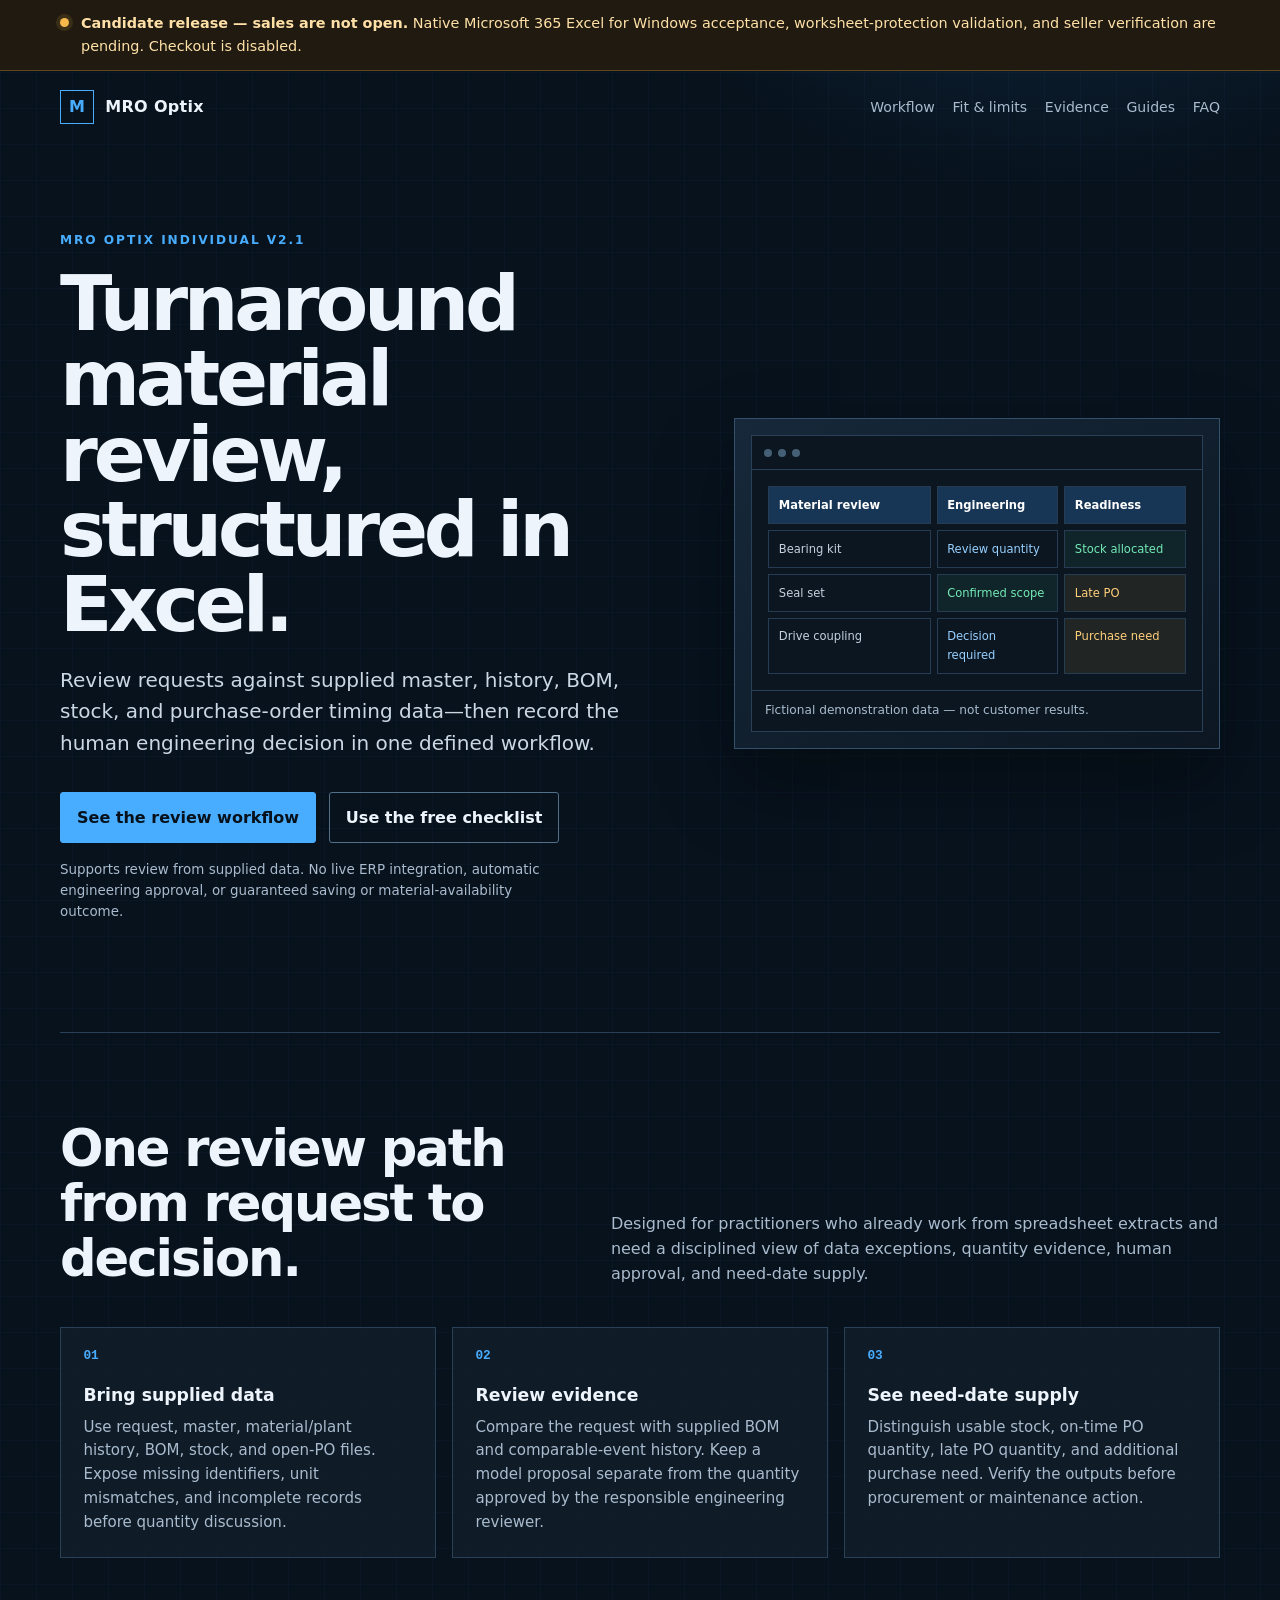
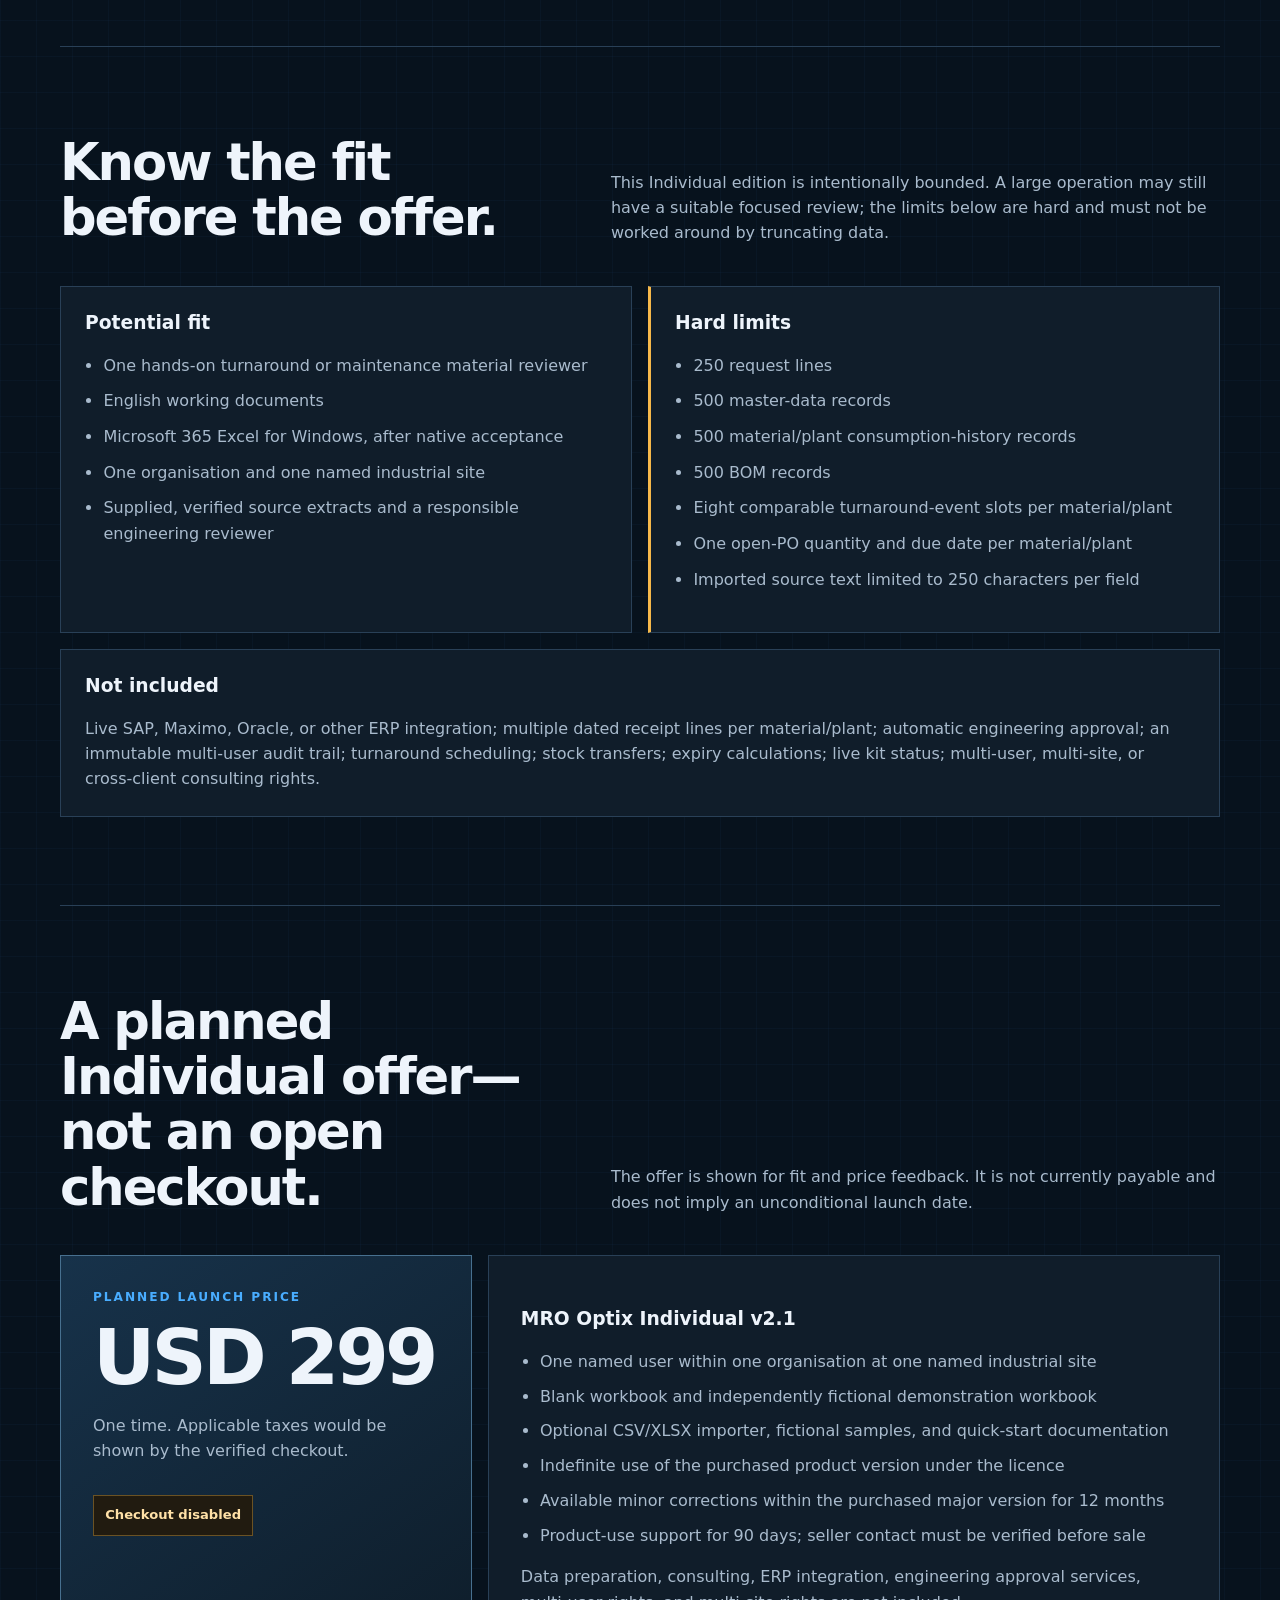
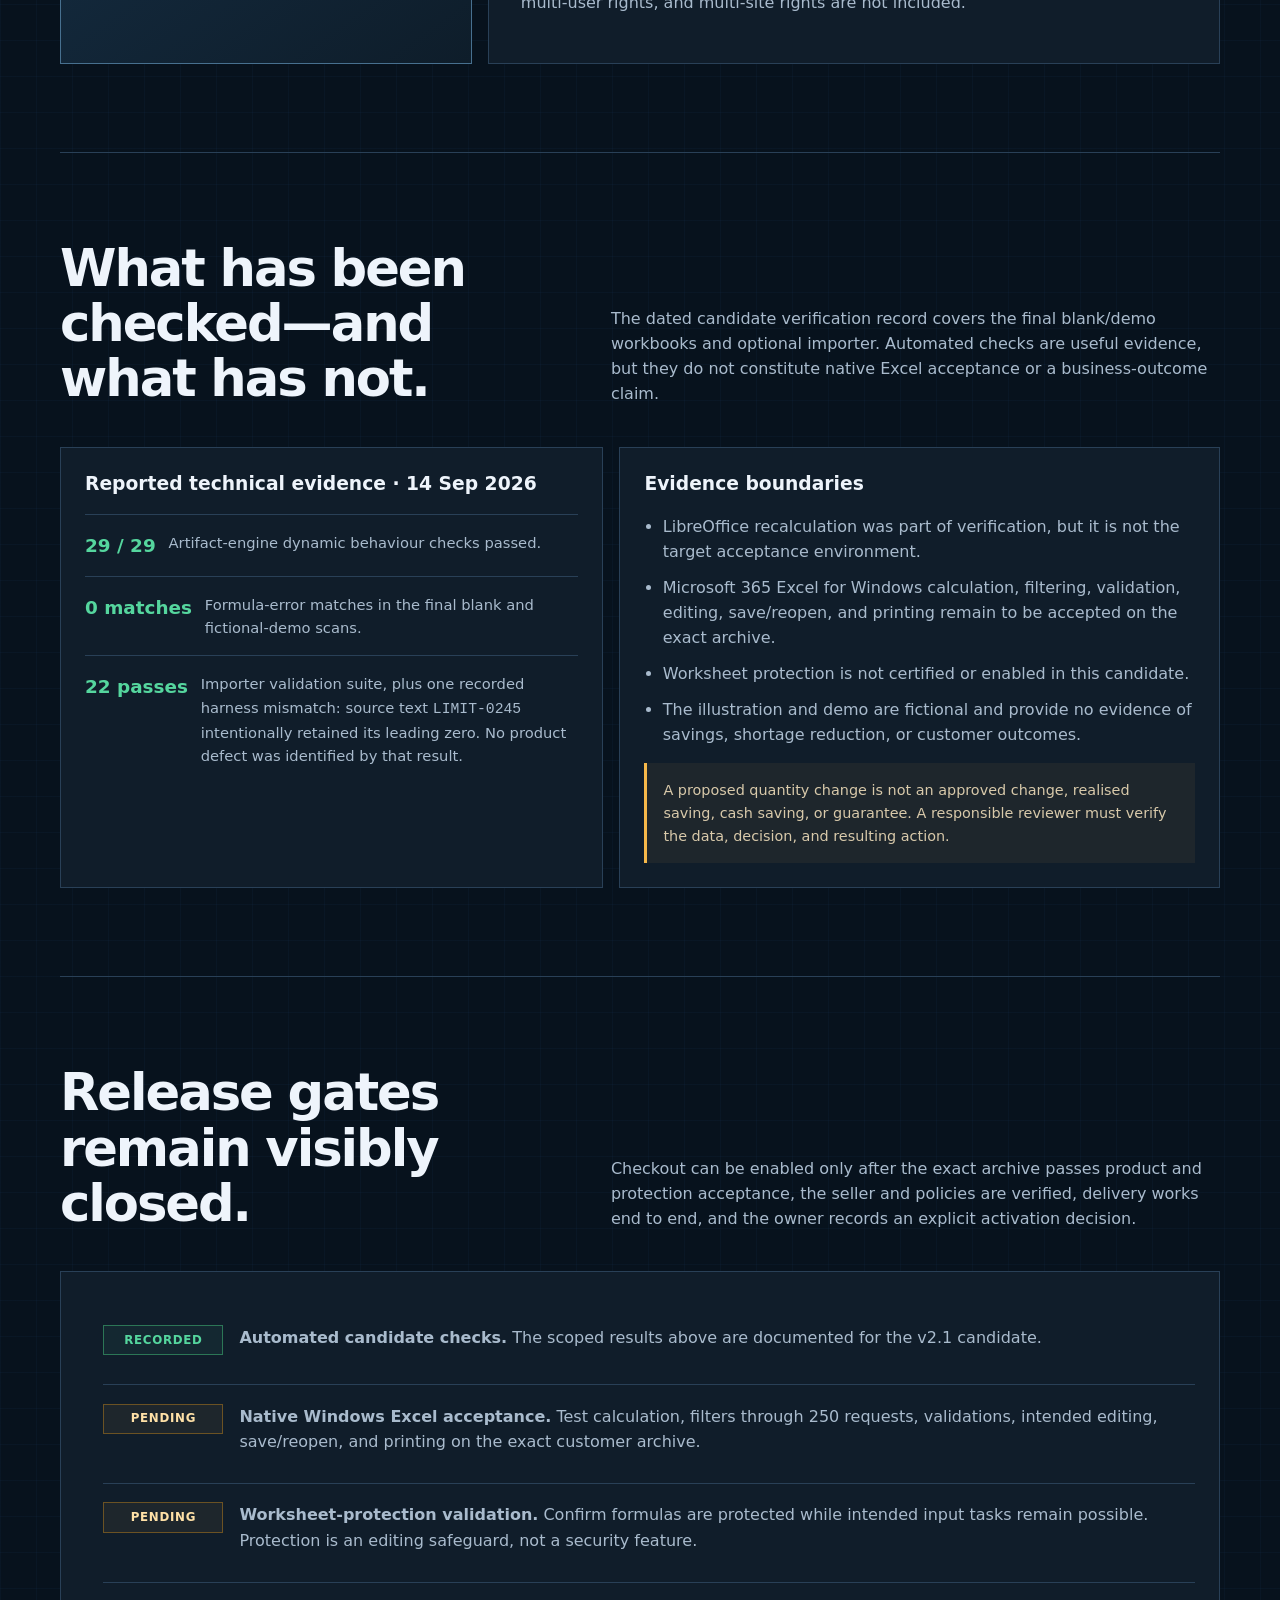
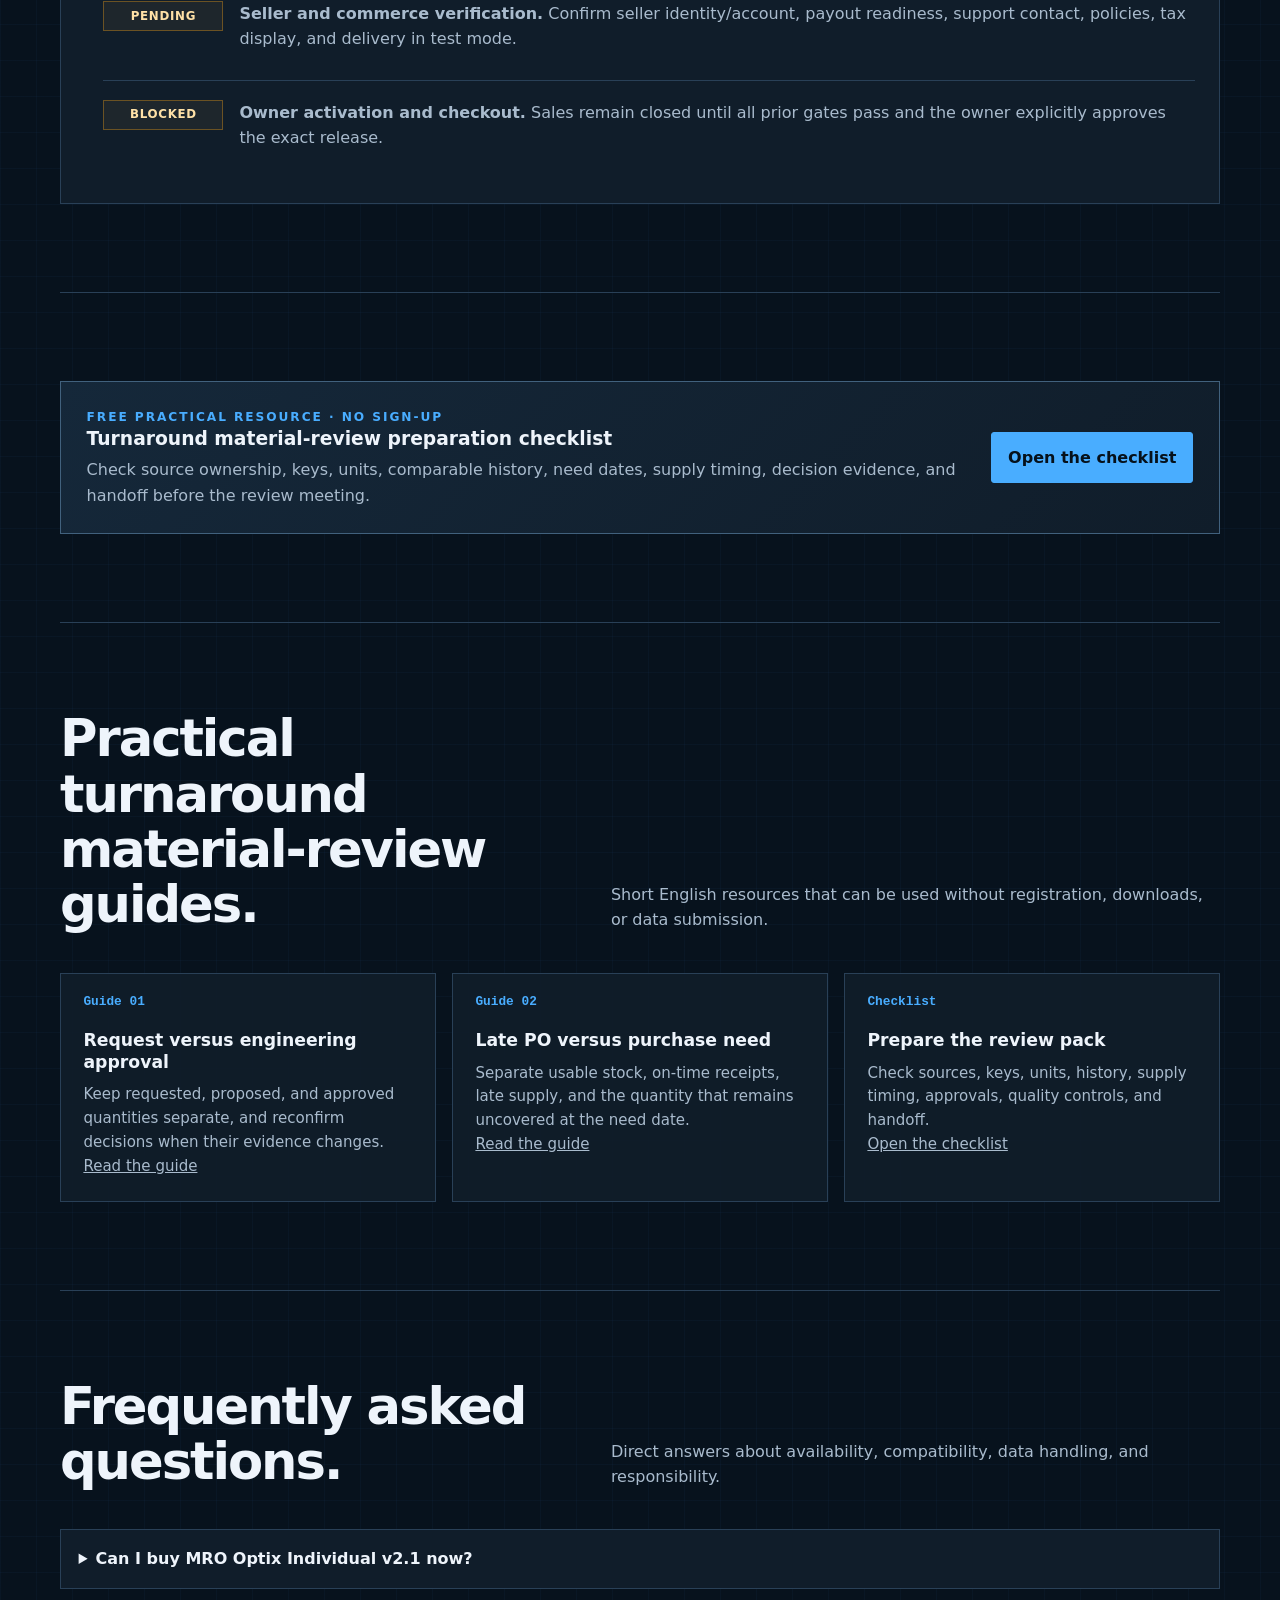
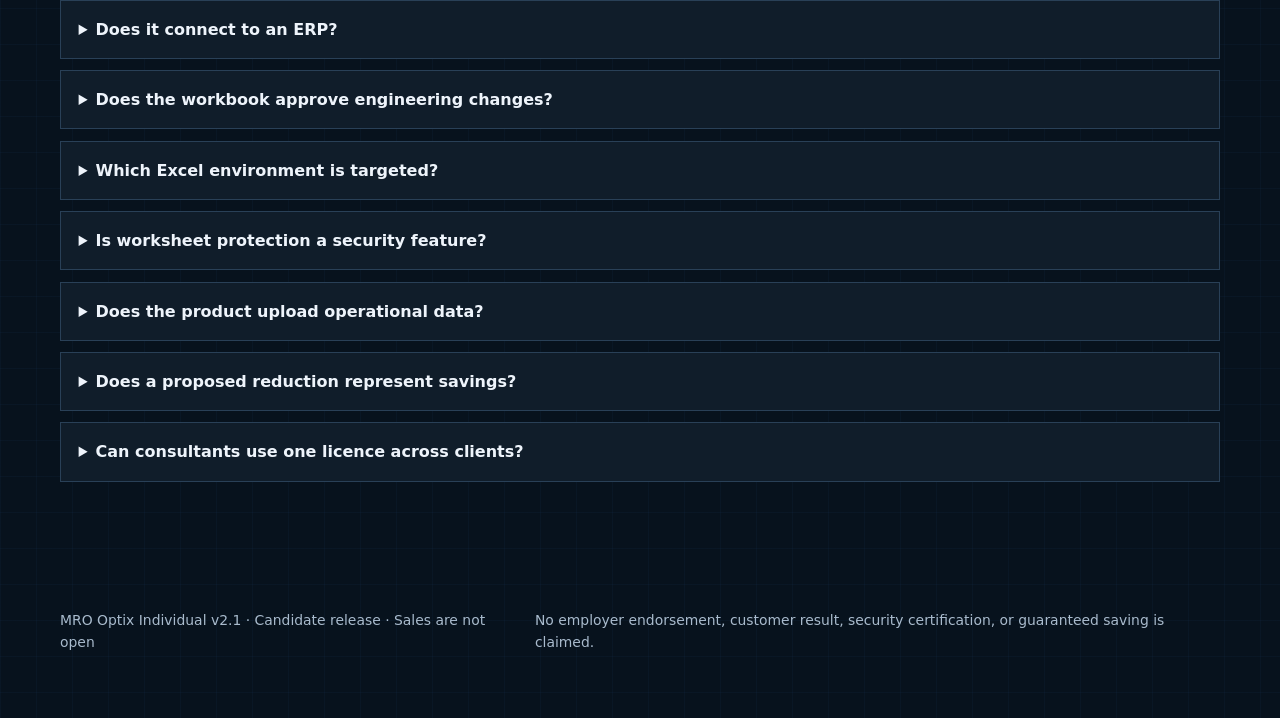
==== commit 35df2d8c: "Link public material review guides" ====
--- a/index.html
+++ b/index.html
@@ -105,7 +105,7 @@
   <div class="shell">
     <nav aria-label="Primary navigation">
       <a class="brand" href="#main"><span class="mark" aria-hidden="true">M</span>MRO Optix</a>
-      <div class="nav-links"><a href="#workflow">Workflow</a><a href="#fit">Fit &amp; limits</a><a href="#evidence">Evidence</a><a href="#release-gates">Release gates</a><a href="#faq">FAQ</a></div>
+      <div class="nav-links"><a href="#workflow">Workflow</a><a href="#fit">Fit &amp; limits</a><a href="#evidence">Evidence</a><a href="#guides">Guides</a><a href="#faq">FAQ</a></div>
     </nav>
     <main id="main">
       <div class="hero">
@@ -166,6 +166,14 @@
         </ul></div>
       </section>
       <section id="resource"><div class="resource"><div><div class="eyebrow">Free practical resource · no sign-up</div><h3>Turnaround material-review preparation checklist</h3><p>Check source ownership, keys, units, comparable history, need dates, supply timing, decision evidence, and handoff before the review meeting.</p></div><a class="action primary" href="turnaround-material-review-checklist.html">Open the checklist</a></div></section>
+      <section id="guides">
+        <div class="section-head"><h2>Practical turnaround material-review guides.</h2><p>Short English resources that can be used without registration, downloads, or data submission.</p></div>
+        <div class="grid">
+          <article class="card"><div class="num">Guide 01</div><h3>Request versus engineering approval</h3><p>Keep requested, proposed, and approved quantities separate, and reconfirm decisions when their evidence changes.</p><p><a href="material-request-vs-engineering-approval.html">Read the guide</a></p></article>
+          <article class="card"><div class="num">Guide 02</div><h3>Late PO versus purchase need</h3><p>Separate usable stock, on-time receipts, late supply, and the quantity that remains uncovered at the need date.</p><p><a href="late-po-vs-purchase-need.html">Read the guide</a></p></article>
+          <article class="card"><div class="num">Checklist</div><h3>Prepare the review pack</h3><p>Check sources, keys, units, history, supply timing, approvals, quality controls, and handoff.</p><p><a href="turnaround-material-review-checklist.html">Open the checklist</a></p></article>
+        </div>
+      </section>
       <section id="faq">
         <div class="section-head"><h2>Frequently asked questions.</h2><p>Direct answers about availability, compatibility, data handling, and responsibility.</p></div>
         <div class="faq">
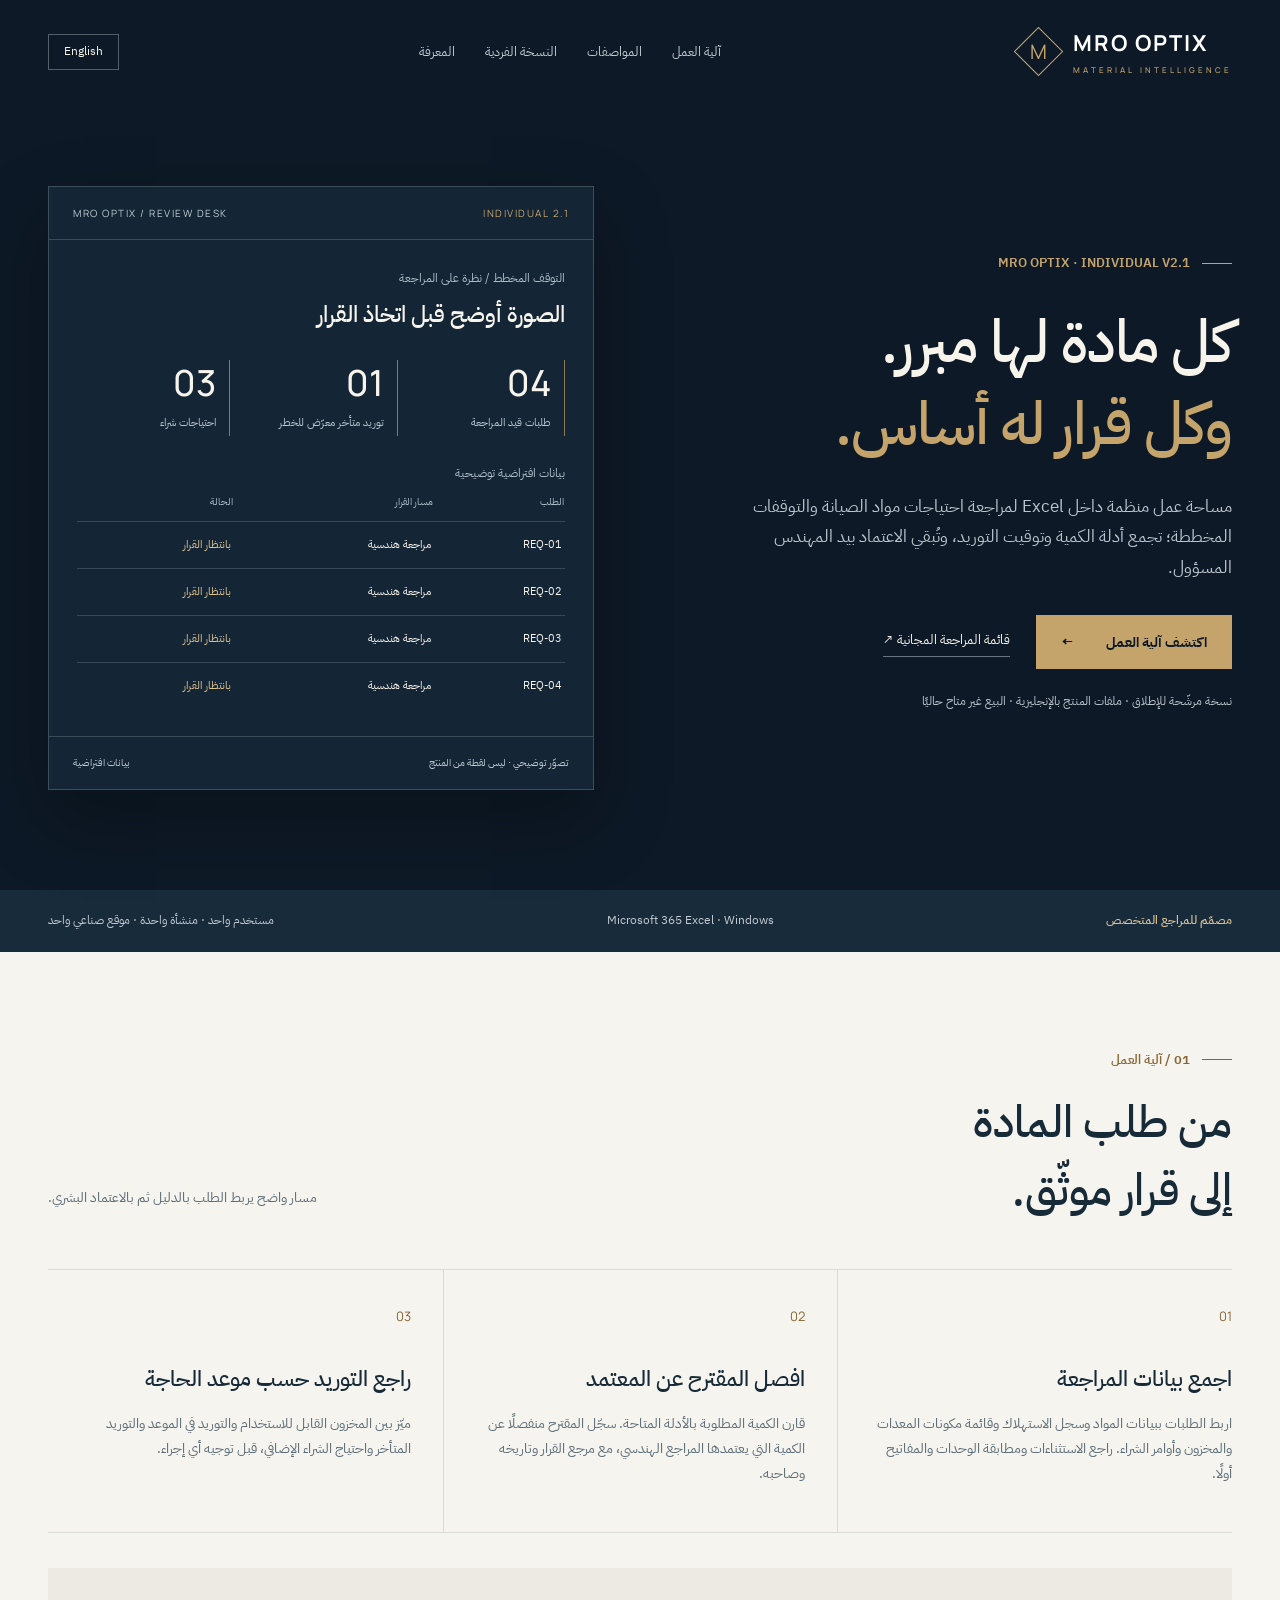
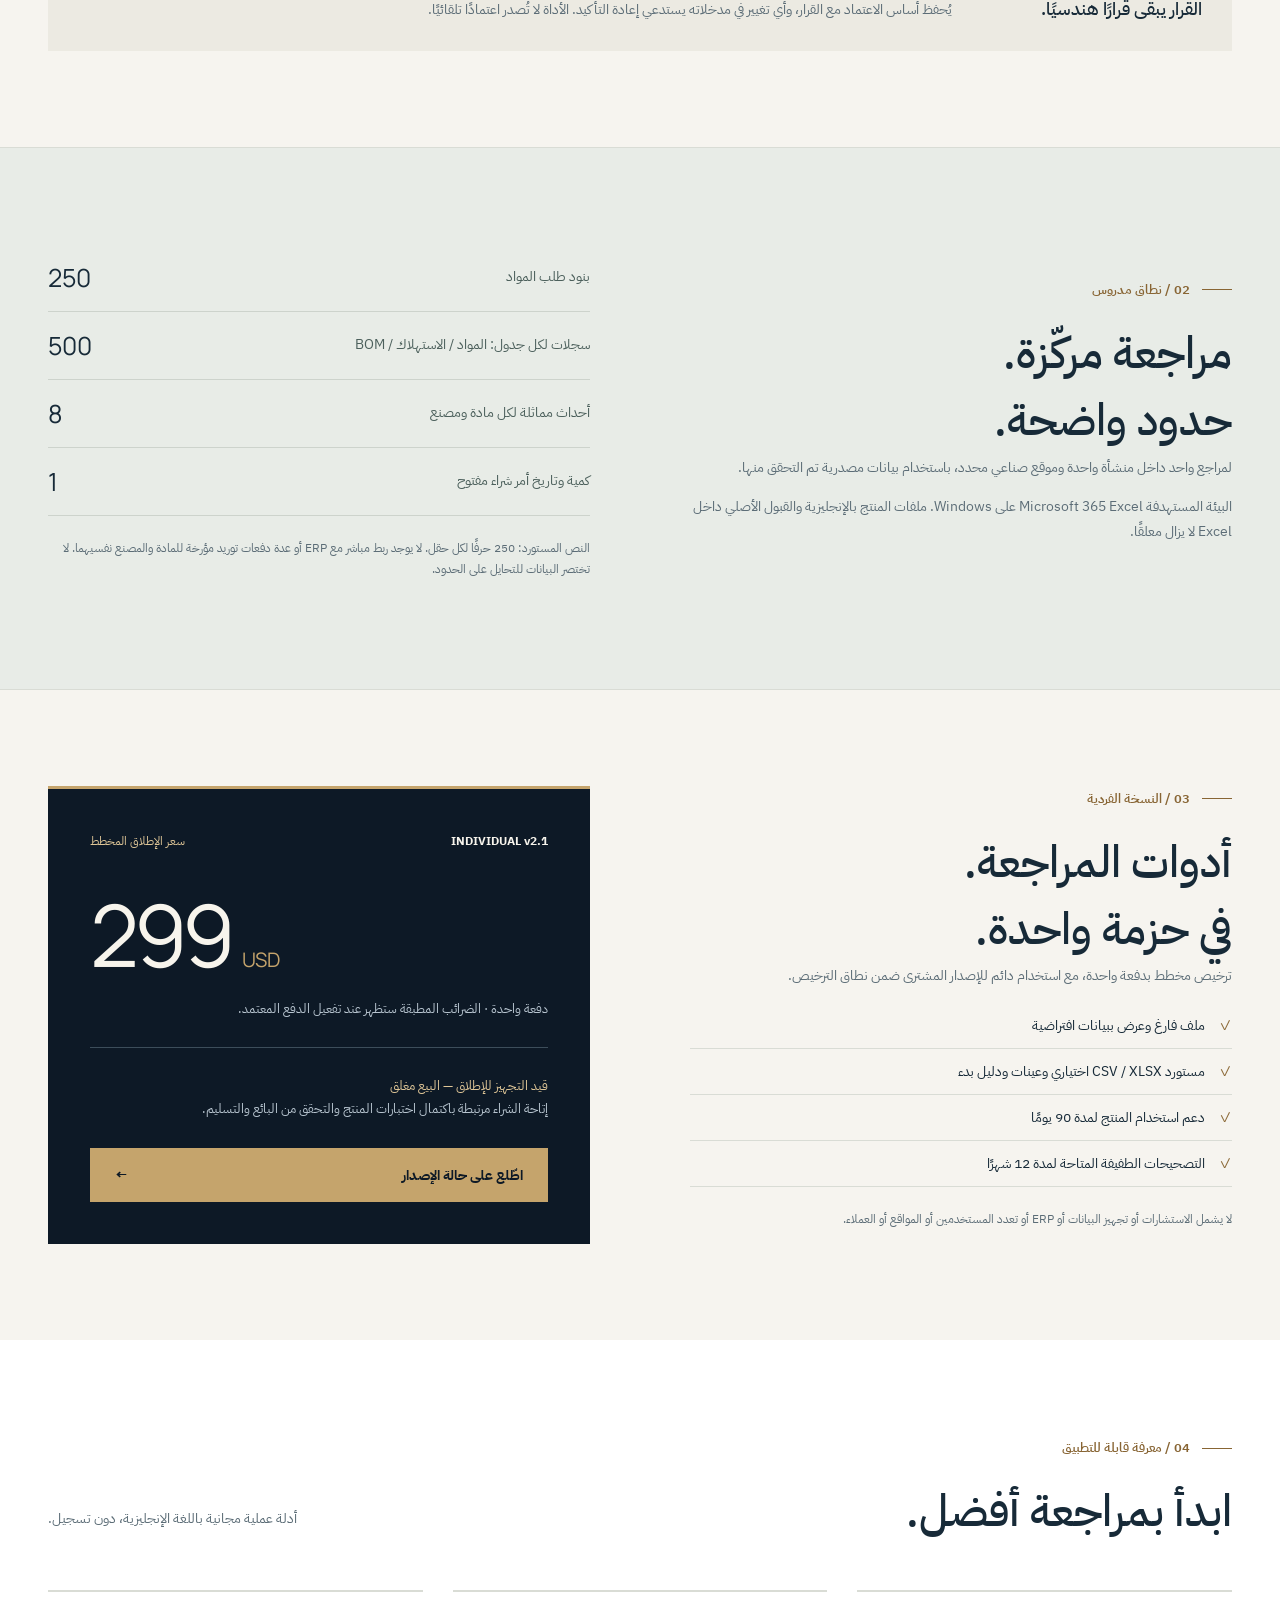
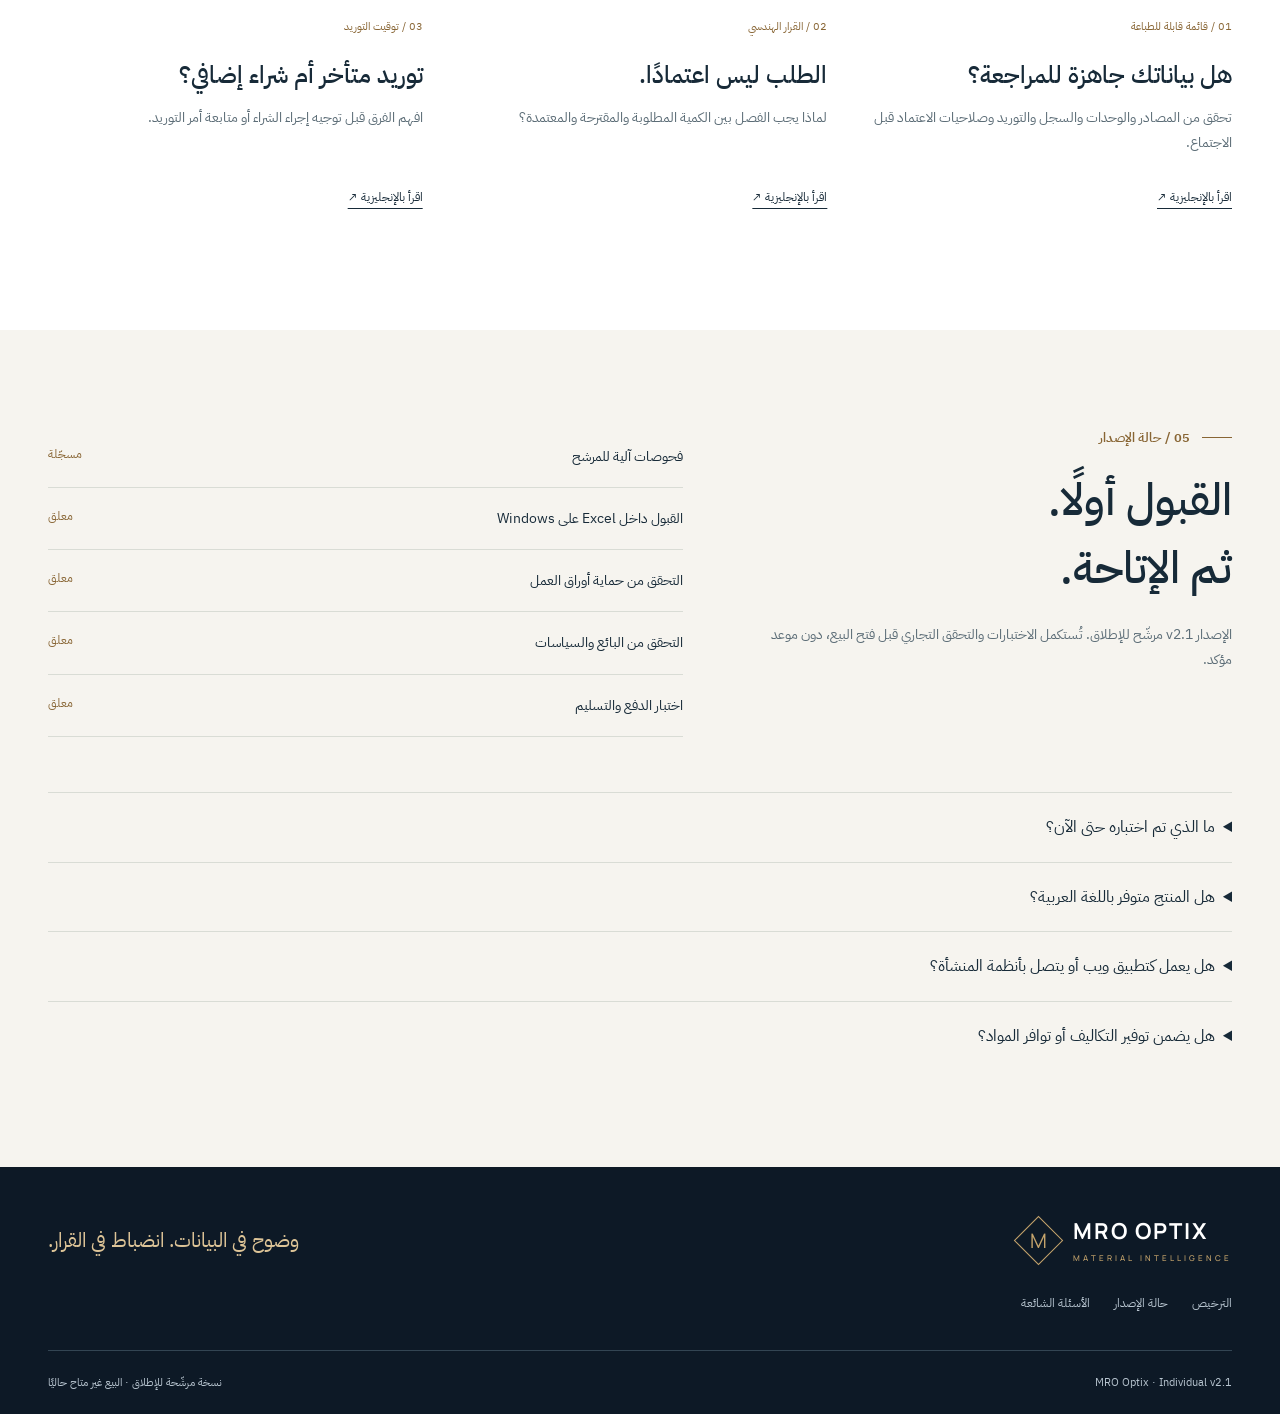
==== commit aa5afdb7: "Launch premium Arabic-first MRO Optix redesign" ====
--- a/index.html
+++ b/index.html
@@ -1,194 +1,8 @@
-<!doctype html>
-<html lang="en">
-<head>
-  <meta charset="utf-8">
-  <meta name="viewport" content="width=device-width, initial-scale=1">
-  <title>MRO Optix Individual v2.1 | Turnaround material review in Excel</title>
-  <meta name="description" content="A candidate Excel workflow for structured turnaround material review. See the workflow, exact limits, evidence, and pending release gates. Sales are not open.">
-  <meta name="robots" content="index,follow">
-  <link rel="canonical" href="https://farajaay.github.io/mro-optix/">
-  <link rel="icon" type="image/svg+xml" href="data:image/svg+xml,%3Csvg xmlns='http://www.w3.org/2000/svg' viewBox='0 0 64 64'%3E%3Crect width='64' height='64' rx='8' fill='%2307121d'/%3E%3Cpath d='M14 47V17h9l9 15 9-15h9v30h-8V29L32 45 22 29v18z' fill='%233aa7ff'/%3E%3C/svg%3E">
-  <style>
-    :root { color-scheme: dark; --ink:#eef4fb; --muted:#a9bbcd; --line:#294057; --panel:#101d2a; --panel-2:#15283a; --navy:#07121d; --blue:#49adff; --amber:#f6b84a; --green:#55d69e; font-family:Inter,ui-sans-serif,system-ui,-apple-system,BlinkMacSystemFont,"Segoe UI",sans-serif; }
-    * { box-sizing:border-box; }
-    html { scroll-behavior:smooth; }
-    body { margin:0; color:var(--ink); background:linear-gradient(rgba(58,167,255,.035) 1px,transparent 1px),linear-gradient(90deg,rgba(58,167,255,.035) 1px,transparent 1px),radial-gradient(circle at 82% -5%,#183957 0,transparent 34rem),var(--navy); background-size:36px 36px,36px 36px,auto,auto; line-height:1.58; }
-    a { color:inherit; }
-    a:focus-visible,summary:focus-visible { outline:3px solid var(--amber); outline-offset:4px; }
-    .skip { position:absolute; left:-999px; top:.5rem; background:var(--amber); color:#101820; padding:.7rem 1rem; z-index:10; }
-    .skip:focus { left:.5rem; }
-    .shell { width:min(1160px,calc(100% - 2rem)); margin:0 auto; }
-    .status-strip { border-bottom:1px solid #60491e; background:#201a10; color:#ffe1a7; }
-    .status-strip .shell { display:flex; gap:.75rem; align-items:flex-start; padding:.75rem 0; font-size:.9rem; }
-    .status-dot { flex:0 0 auto; width:9px; height:9px; margin-top:.4rem; border-radius:50%; background:var(--amber); box-shadow:0 0 0 4px rgba(246,184,74,.12); }
-    nav { display:flex; justify-content:space-between; align-items:center; gap:1.5rem; padding:1.2rem 0; }
-    .brand { display:flex; align-items:center; gap:.7rem; font-weight:800; letter-spacing:.02em; text-decoration:none; white-space:nowrap; }
-    .mark { width:34px; height:34px; border:1px solid var(--blue); display:grid; place-items:center; color:var(--blue); }
-    .nav-links { display:flex; flex-wrap:wrap; justify-content:flex-end; gap:.4rem 1.1rem; font-size:.88rem; }
-    .nav-links a { color:var(--muted); text-decoration:none; }
-    .nav-links a:hover { color:var(--ink); }
-    .hero { display:grid; grid-template-columns:1.12fr .88fr; gap:3.5rem; align-items:center; padding:5.5rem 0 6rem; }
-    .eyebrow { color:var(--blue); text-transform:uppercase; letter-spacing:.16em; font-size:.76rem; font-weight:800; }
-    h1 { font-size:clamp(2.75rem,6vw,5.5rem); line-height:.98; letter-spacing:-.055em; margin:1rem 0 1.4rem; max-width:12ch; }
-    h2 { font-size:clamp(2rem,4vw,3.25rem); line-height:1.08; letter-spacing:-.04em; margin:0; }
-    h3 { line-height:1.25; }
-    .lead { color:#cbd7e3; font-size:clamp(1.05rem,2vw,1.25rem); max-width:61ch; }
-    .action-row { display:flex; flex-wrap:wrap; gap:.8rem; margin-top:2rem; }
-    .action { display:inline-flex; align-items:center; justify-content:center; min-height:46px; padding:.75rem 1rem; border:1px solid var(--blue); color:var(--ink); text-decoration:none; font-weight:800; border-radius:3px; }
-    .action.primary { background:var(--blue); color:#06111b; }
-    .action.secondary { border-color:#527089; }
-    .micro { color:var(--muted); font-size:.84rem; margin-top:1rem; max-width:58ch; }
-    .workbook { position:relative; border:1px solid #35506a; background:linear-gradient(145deg,#16283a,#0c1722); padding:1rem; box-shadow:0 35px 70px rgba(0,0,0,.35); }
-    .window { border:1px solid var(--line); background:#0b1621; }
-    .window-bar { height:34px; border-bottom:1px solid var(--line); display:flex; align-items:center; gap:6px; padding:0 .75rem; }
-    .dot { width:8px; height:8px; border-radius:50%; background:#456076; }
-    .sheet { padding:1rem; overflow:hidden; }
-    .sheet-head,.row { display:grid; grid-template-columns:1.2fr .9fr .9fr; gap:6px; }
-    .row { margin-top:6px; }
-    .cell,.row span { min-height:34px; border:1px solid #263c52; padding:.55rem .6rem; font-size:.72rem; color:#c5d1dc; }
-    .cell { background:#173554; color:white; font-weight:700; }
-    .row .warn { color:#ffcf7a; background:rgba(246,184,74,.09); }
-    .row .good { color:#73e9b5; background:rgba(85,214,158,.08); }
-    .row .review { color:#98d0ff; }
-    .demo-label { border-top:1px solid var(--line); padding:.65rem .8rem; color:var(--muted); font-size:.76rem; }
-    section { border-top:1px solid var(--line); padding:5.5rem 0; scroll-margin-top:1rem; }
-    .section-head { display:grid; grid-template-columns:.92fr 1.08fr; gap:2rem; align-items:end; margin-bottom:2.5rem; }
-    .section-head p { color:var(--muted); margin:0; max-width:62ch; }
-    .grid { display:grid; grid-template-columns:repeat(3,1fr); gap:1rem; }
-    .card { border:1px solid var(--line); background:rgba(16,29,42,.9); padding:1.4rem; min-height:195px; }
-    .num { color:var(--blue); font:800 .8rem/1 monospace; }
-    .card h3 { margin:1.35rem 0 .6rem; font-size:1.08rem; }
-    .card p { color:var(--muted); margin:0; font-size:.94rem; }
-    .fit { display:grid; grid-template-columns:1fr 1fr; gap:1rem; }
-    .fit-box,.evidence-box { border:1px solid var(--line); padding:1.5rem; background:var(--panel); }
-    .fit-box h3,.evidence-box h3 { margin-top:0; }
-    .fit-box ul,.evidence-box ul { padding-left:1.15rem; color:var(--muted); }
-    .fit-box li,.evidence-box li { margin:.65rem 0; }
-    .limit { border-left:3px solid var(--amber); }
-    .offer { display:grid; grid-template-columns:.72fr 1.28fr; gap:1rem; align-items:stretch; }
-    .price { border:1px solid #47708f; background:linear-gradient(145deg,#17324a,#0e1d2a); padding:2rem; }
-    .price strong { display:block; font-size:clamp(2.6rem,6vw,4.8rem); line-height:1; letter-spacing:-.05em; margin:.8rem 0; }
-    .price p,.license p { color:var(--muted); }
-    .closed { display:inline-block; margin-top:1rem; padding:.55rem .7rem; border:1px solid #6b5223; background:#211b10; color:#ffe1a7; font-size:.82rem; font-weight:800; }
-    .license { border:1px solid var(--line); background:var(--panel); padding:2rem; }
-    .license ul { color:var(--muted); padding-left:1.2rem; }
-    .license li { margin:.6rem 0; }
-    .proof-grid { display:grid; grid-template-columns:.95fr 1.05fr; gap:1rem; }
-    .metric { display:grid; grid-template-columns:auto 1fr; gap:.8rem; align-items:start; padding:1rem 0; border-top:1px solid var(--line); }
-    .metric:first-child { border-top:0; padding-top:0; }
-    .metric strong { color:var(--green); font-size:1.15rem; }
-    .metric span { color:var(--muted); font-size:.92rem; }
-    .caveat { margin-top:1rem; padding:1rem; border-left:3px solid var(--amber); background:rgba(246,184,74,.06); color:#d8c9aa; font-size:.9rem; }
-    .gates { margin:0; padding:0; list-style:none; }
-    .gate { display:grid; grid-template-columns:7.5rem 1fr; gap:1rem; padding:1.15rem 0; border-top:1px solid var(--line); }
-    .gate:first-child { border-top:0; }
-    .tag { align-self:start; display:inline-flex; justify-content:center; padding:.3rem .5rem; border:1px solid; font-size:.74rem; font-weight:800; letter-spacing:.06em; text-transform:uppercase; }
-    .tag.pass { color:var(--green); border-color:#2c7656; background:rgba(85,214,158,.06); }
-    .tag.pending { color:#ffe1a7; border-color:#6b5223; background:rgba(246,184,74,.06); }
-    .gate p { margin:0; color:var(--muted); }
-    .resource { display:grid; grid-template-columns:1fr auto; gap:1.5rem; align-items:center; border:1px solid #41617d; background:linear-gradient(135deg,var(--panel-2),var(--panel)); padding:1.6rem; }
-    .resource h3 { margin:0 0 .45rem; }
-    .resource p { margin:0; color:var(--muted); }
-    .faq { display:grid; gap:.7rem; }
-    details { border:1px solid var(--line); background:var(--panel); padding:0 1.1rem; }
-    summary { cursor:pointer; font-weight:750; padding:1rem 0; }
-    details p { color:var(--muted); margin:0 0 1rem; }
-    footer { padding:2.5rem 0 4rem; color:var(--muted); font-size:.87rem; display:flex; justify-content:space-between; gap:1rem; }
-    @media (max-width:820px) { .hero,.section-head,.fit,.offer,.proof-grid { grid-template-columns:1fr; } .hero { padding:3rem 0 4rem; } .grid { grid-template-columns:1fr; } .nav-links { display:none; } .resource { grid-template-columns:1fr; } .resource .action { width:100%; } footer { flex-direction:column; } }
-    @media (max-width:500px) { .shell { width:min(100% - 1.25rem,1160px); } h1 { font-size:clamp(2.4rem,14vw,3.4rem); } section { padding:4rem 0; } .sheet { padding:.55rem; } .cell,.row span { padding:.4rem; font-size:.64rem; overflow-wrap:anywhere; } .gate { grid-template-columns:1fr; gap:.55rem; } .tag { justify-self:start; } .action-row { flex-direction:column; align-items:stretch; } }
-    @media (prefers-reduced-motion:reduce) { html { scroll-behavior:auto; } }
-  </style>
-</head>
-<body>
-  <a class="skip" href="#main">Skip to content</a>
-  <div class="status-strip" role="status"><div class="shell"><span class="status-dot" aria-hidden="true"></span><span><strong>Candidate release — sales are not open.</strong> Native Microsoft 365 Excel for Windows acceptance, worksheet-protection validation, and seller verification are pending. Checkout is disabled.</span></div></div>
-  <div class="shell">
-    <nav aria-label="Primary navigation">
-      <a class="brand" href="#main"><span class="mark" aria-hidden="true">M</span>MRO Optix</a>
-      <div class="nav-links"><a href="#workflow">Workflow</a><a href="#fit">Fit &amp; limits</a><a href="#evidence">Evidence</a><a href="#guides">Guides</a><a href="#faq">FAQ</a></div>
-    </nav>
-    <main id="main">
-      <div class="hero">
-        <div>
-          <div class="eyebrow">MRO Optix Individual v2.1</div>
-          <h1>Turnaround material review, structured in Excel.</h1>
-          <p class="lead">Review requests against supplied master, history, BOM, stock, and purchase-order timing data—then record the human engineering decision in one defined workflow.</p>
-          <div class="action-row"><a class="action primary" href="#workflow">See the review workflow</a><a class="action secondary" href="turnaround-material-review-checklist.html">Use the free checklist</a></div>
-          <p class="micro">Supports review from supplied data. No live ERP integration, automatic engineering approval, or guaranteed saving or material-availability outcome.</p>
-        </div>
-        <div class="workbook" aria-label="Fictional illustration of an Excel material review queue">
-          <div class="window"><div class="window-bar"><span class="dot"></span><span class="dot"></span><span class="dot"></span></div><div class="sheet">
-            <div class="sheet-head"><div class="cell">Material review</div><div class="cell">Engineering</div><div class="cell">Readiness</div></div>
-            <div class="row"><span>Bearing kit</span><span class="review">Review quantity</span><span class="good">Stock allocated</span></div>
-            <div class="row"><span>Seal set</span><span class="good">Confirmed scope</span><span class="warn">Late PO</span></div>
-            <div class="row"><span>Drive coupling</span><span class="review">Decision required</span><span class="warn">Purchase need</span></div>
-          </div><div class="demo-label">Fictional demonstration data — not customer results.</div></div>
-        </div>
-      </div>
-      <section id="workflow">
-        <div class="section-head"><h2>One review path from request to decision.</h2><p>Designed for practitioners who already work from spreadsheet extracts and need a disciplined view of data exceptions, quantity evidence, human approval, and need-date supply.</p></div>
-        <div class="grid">
-          <article class="card"><div class="num">01</div><h3>Bring supplied data</h3><p>Use request, master, material/plant history, BOM, stock, and open-PO files. Expose missing identifiers, unit mismatches, and incomplete records before quantity discussion.</p></article>
-          <article class="card"><div class="num">02</div><h3>Review evidence</h3><p>Compare the request with supplied BOM and comparable-event history. Keep a model proposal separate from the quantity approved by the responsible engineering reviewer.</p></article>
-          <article class="card"><div class="num">03</div><h3>See need-date supply</h3><p>Distinguish usable stock, on-time PO quantity, late PO quantity, and additional purchase need. Verify the outputs before procurement or maintenance action.</p></article>
-        </div>
-      </section>
-      <section id="fit">
-        <div class="section-head"><h2>Know the fit before the offer.</h2><p>This Individual edition is intentionally bounded. A large operation may still have a suitable focused review; the limits below are hard and must not be worked around by truncating data.</p></div>
-        <div class="fit">
-          <div class="fit-box"><h3>Potential fit</h3><ul><li>One hands-on turnaround or maintenance material reviewer</li><li>English working documents</li><li>Microsoft 365 Excel for Windows, after native acceptance</li><li>One organisation and one named industrial site</li><li>Supplied, verified source extracts and a responsible engineering reviewer</li></ul></div>
-          <div class="fit-box limit"><h3>Hard limits</h3><ul><li>250 request lines</li><li>500 master-data records</li><li>500 material/plant consumption-history records</li><li>500 BOM records</li><li>Eight comparable turnaround-event slots per material/plant</li><li>One open-PO quantity and due date per material/plant</li><li>Imported source text limited to 250 characters per field</li></ul></div>
-        </div>
-        <div class="fit-box" style="margin-top:1rem"><h3>Not included</h3><p style="color:var(--muted);margin-bottom:0">Live SAP, Maximo, Oracle, or other ERP integration; multiple dated receipt lines per material/plant; automatic engineering approval; an immutable multi-user audit trail; turnaround scheduling; stock transfers; expiry calculations; live kit status; multi-user, multi-site, or cross-client consulting rights.</p></div>
-      </section>
-      <section id="offer">
-        <div class="section-head"><h2>A planned Individual offer—not an open checkout.</h2><p>The offer is shown for fit and price feedback. It is not currently payable and does not imply an unconditional launch date.</p></div>
-        <div class="offer">
-          <div class="price"><div class="eyebrow">Planned launch price</div><strong>USD 299</strong><p>One time. Applicable taxes would be shown by the verified checkout.</p><span class="closed">Checkout disabled</span></div>
-          <div class="license"><h3>MRO Optix Individual v2.1</h3><ul><li>One named user within one organisation at one named industrial site</li><li>Blank workbook and independently fictional demonstration workbook</li><li>Optional CSV/XLSX importer, fictional samples, and quick-start documentation</li><li>Indefinite use of the purchased product version under the licence</li><li>Available minor corrections within the purchased major version for 12 months</li><li>Product-use support for 90 days; seller contact must be verified before sale</li></ul><p>Data preparation, consulting, ERP integration, engineering approval services, multi-user rights, and multi-site rights are not included.</p></div>
-        </div>
-      </section>
-      <section id="evidence">
-        <div class="section-head"><h2>What has been checked—and what has not.</h2><p>The dated candidate verification record covers the final blank/demo workbooks and optional importer. Automated checks are useful evidence, but they do not constitute native Excel acceptance or a business-outcome claim.</p></div>
-        <div class="proof-grid">
-          <div class="evidence-box"><h3>Reported technical evidence · 14 Sep 2026</h3><div class="metric"><strong>29 / 29</strong><span>Artifact-engine dynamic behaviour checks passed.</span></div><div class="metric"><strong>0 matches</strong><span>Formula-error matches in the final blank and fictional-demo scans.</span></div><div class="metric"><strong>22 passes</strong><span>Importer validation suite, plus one recorded harness mismatch: source text <code>LIMIT-0245</code> intentionally retained its leading zero. No product defect was identified by that result.</span></div></div>
-          <div class="evidence-box"><h3>Evidence boundaries</h3><ul><li>LibreOffice recalculation was part of verification, but it is not the target acceptance environment.</li><li>Microsoft 365 Excel for Windows calculation, filtering, validation, editing, save/reopen, and printing remain to be accepted on the exact archive.</li><li>Worksheet protection is not certified or enabled in this candidate.</li><li>The illustration and demo are fictional and provide no evidence of savings, shortage reduction, or customer outcomes.</li></ul><div class="caveat">A proposed quantity change is not an approved change, realised saving, cash saving, or guarantee. A responsible reviewer must verify the data, decision, and resulting action.</div></div>
-        </div>
-      </section>
-      <section id="release-gates">
-        <div class="section-head"><h2>Release gates remain visibly closed.</h2><p>Checkout can be enabled only after the exact archive passes product and protection acceptance, the seller and policies are verified, delivery works end to end, and the owner records an explicit activation decision.</p></div>
-        <div class="evidence-box"><ul class="gates">
-          <li class="gate"><span class="tag pass">Recorded</span><p><strong>Automated candidate checks.</strong> The scoped results above are documented for the v2.1 candidate.</p></li>
-          <li class="gate"><span class="tag pending">Pending</span><p><strong>Native Windows Excel acceptance.</strong> Test calculation, filters through 250 requests, validations, intended editing, save/reopen, and printing on the exact customer archive.</p></li>
-          <li class="gate"><span class="tag pending">Pending</span><p><strong>Worksheet-protection validation.</strong> Confirm formulas are protected while intended input tasks remain possible. Protection is an editing safeguard, not a security feature.</p></li>
-          <li class="gate"><span class="tag pending">Pending</span><p><strong>Seller and commerce verification.</strong> Confirm seller identity/account, payout readiness, support contact, policies, tax display, and delivery in test mode.</p></li>
-          <li class="gate"><span class="tag pending">Blocked</span><p><strong>Owner activation and checkout.</strong> Sales remain closed until all prior gates pass and the owner explicitly approves the exact release.</p></li>
-        </ul></div>
-      </section>
-      <section id="resource"><div class="resource"><div><div class="eyebrow">Free practical resource · no sign-up</div><h3>Turnaround material-review preparation checklist</h3><p>Check source ownership, keys, units, comparable history, need dates, supply timing, decision evidence, and handoff before the review meeting.</p></div><a class="action primary" href="turnaround-material-review-checklist.html">Open the checklist</a></div></section>
-      <section id="guides">
-        <div class="section-head"><h2>Practical turnaround material-review guides.</h2><p>Short English resources that can be used without registration, downloads, or data submission.</p></div>
-        <div class="grid">
-          <article class="card"><div class="num">Guide 01</div><h3>Request versus engineering approval</h3><p>Keep requested, proposed, and approved quantities separate, and reconfirm decisions when their evidence changes.</p><p><a href="material-request-vs-engineering-approval.html">Read the guide</a></p></article>
-          <article class="card"><div class="num">Guide 02</div><h3>Late PO versus purchase need</h3><p>Separate usable stock, on-time receipts, late supply, and the quantity that remains uncovered at the need date.</p><p><a href="late-po-vs-purchase-need.html">Read the guide</a></p></article>
-          <article class="card"><div class="num">Checklist</div><h3>Prepare the review pack</h3><p>Check sources, keys, units, history, supply timing, approvals, quality controls, and handoff.</p><p><a href="turnaround-material-review-checklist.html">Open the checklist</a></p></article>
-        </div>
-      </section>
-      <section id="faq">
-        <div class="section-head"><h2>Frequently asked questions.</h2><p>Direct answers about availability, compatibility, data handling, and responsibility.</p></div>
-        <div class="faq">
-          <details><summary>Can I buy MRO Optix Individual v2.1 now?</summary><p>No. It is a candidate release, not approved for sale. Checkout remains disabled while native Microsoft 365 Excel for Windows acceptance, worksheet-protection validation, seller verification, and delivery checks are pending.</p></details>
-          <details><summary>Does it connect to an ERP?</summary><p>No. There is no live SAP, Maximo, Oracle, or other ERP integration. The workflow uses supplied files and does not write back to an ERP.</p></details>
-          <details><summary>Does the workbook approve engineering changes?</summary><p>No. It supports review and keeps proposed and approved quantities distinct. A responsible person must verify source data and confirm the engineering, procurement, or maintenance action.</p></details>
-          <details><summary>Which Excel environment is targeted?</summary><p>Microsoft 365 Excel for Windows is the target, but native acceptance of the exact archive is still pending. Mac, Excel Online, Google Sheets, and LibreOffice are not certified target environments.</p></details>
-          <details><summary>Is worksheet protection a security feature?</summary><p>No. Protection is not certified or enabled in this candidate. Its intended purpose is to reduce accidental formula edits while allowing intended inputs; it is not access control, confidentiality, or data security.</p></details>
-          <details><summary>Does the product upload operational data?</summary><p>The product files operate locally and do not automatically send workbook data to the seller. This site does not request plant, maintenance, inventory, or engineering uploads. Use only anonymised examples in any future support interaction.</p></details>
-          <details><summary>Does a proposed reduction represent savings?</summary><p>No. A proposed reduction is a review output, not an approved quantity, realised saving, cash saving, or guaranteed outcome.</p></details>
-          <details><summary>Can consultants use one licence across clients?</summary><p>No. The planned Individual licence is for one named user, one organisation, and one named industrial site. Cross-client, multi-user, and multi-site use require separate written terms.</p></details>
-        </div>
-      </section>
-    </main>
-    <footer><span>MRO Optix Individual v2.1 · Candidate release · Sales are not open</span><span>No employer endorsement, customer result, security certification, or guaranteed saving is claimed.</span></footer>
-  </div>
-</body>
-</html>
+<!doctype html><html lang="ar" dir="rtl"><head><meta charset="utf-8"><meta name="viewport" content="width=device-width,initial-scale=1"><title>MRO Optix | مراجعة مواد الصيانة بوضوح</title><meta name="description" content="مراجعة منظمة لمواد الصيانة والتوقفات المخططة داخل Excel. اكتشف آلية العمل ومواصفات النسخة الفردية وحالة الإطلاق."><meta name="theme-color" content="#0d1926"><link rel="canonical" href="https://farajaay.github.io/mro-optix/"><link rel="alternate" hreflang="ar" href="https://farajaay.github.io/mro-optix/"><link rel="alternate" hreflang="en" href="https://farajaay.github.io/mro-optix/en.html"><link rel="alternate" hreflang="x-default" href="https://farajaay.github.io/mro-optix/"><link rel="stylesheet" href="brand.css"></head><body><a class="skip" href="#main">انتقل إلى المحتوى</a><header class="mast"><nav class="nav wrap" aria-label="القائمة الرئيسية"><a class="brand" href="index.html" aria-label="MRO Optix"><span class="emblem" aria-hidden="true"><span>M</span></span><span class="wordmark">MRO OPTIX<small>MATERIAL INTELLIGENCE</small></span></a><div class="navlinks"><a href="index.html#workflow">آلية العمل</a><a href="index.html#fit">المواصفات</a><a href="index.html#offer">النسخة الفردية</a><a href="index.html#guides">المعرفة</a></div><a class="lang" href="en.html" lang="en">English</a></nav></header><main id="main">
+<section class="hero"><div class="wrap"><div><div class="eyebrow">MRO Optix · Individual v2.1</div><h1>كل مادة لها مبرر.<br><em>وكل قرار له أساس.</em></h1><p class="intro">مساحة عمل منظمة داخل Excel لمراجعة احتياجات مواد الصيانة والتوقفات المخططة؛ تجمع أدلة الكمية وتوقيت التوريد، وتُبقي الاعتماد بيد المهندس المسؤول.</p><div class="actions"><a class="btn" href="#workflow">اكتشف آلية العمل<span>←</span></a><a class="textlink" href="turnaround-material-review-checklist.html">قائمة المراجعة المجانية ↗</a></div><p class="small-note">نسخة مرشّحة للإطلاق · ملفات المنتج بالإنجليزية · البيع غير متاح حاليًا</p></div><div class="product-panel"><div class="panel-top"><span>MRO OPTIX / REVIEW DESK</span><span>INDIVIDUAL 2.1</span></div><div class="panel-main"><div class="panel-label">التوقف المخطط / نظرة على المراجعة</div><div class="panel-title">الصورة أوضح قبل اتخاذ القرار</div><div class="figures"><div class="figure"><b>04</b><span>طلبات قيد المراجعة</span></div><div class="figure"><b>01</b><span>توريد متأخر معرّض للخطر</span></div><div class="figure"><b>03</b><span>احتياجات شراء</span></div></div><table class="queue"><caption class="panel-label">بيانات افتراضية توضيحية</caption><thead><tr><th>الطلب</th><th>مسار القرار</th><th>الحالة</th></tr></thead><tbody><tr><td><bdi>REQ-01</bdi></td><td>مراجعة هندسية</td><td class="pill">بانتظار القرار</td></tr><tr><td><bdi>REQ-02</bdi></td><td>مراجعة هندسية</td><td class="pill">بانتظار القرار</td></tr><tr><td><bdi>REQ-03</bdi></td><td>مراجعة هندسية</td><td class="pill">بانتظار القرار</td></tr><tr><td><bdi>REQ-04</bdi></td><td>مراجعة هندسية</td><td class="pill">بانتظار القرار</td></tr></tbody></table></div><div class="panel-foot"><span>تصوّر توضيحي · ليس لقطة من المنتج</span><span>بيانات افتراضية</span></div></div></div></section>
+<div class="edition-bar"><div class="wrap"><span><b>مصمّم للمراجع المتخصص</b></span><span>Microsoft 365 Excel · Windows</span><span>مستخدم واحد · منشأة واحدة · موقع صناعي واحد</span></div></div>
+<section class="section" id="workflow"><div class="wrap"><div class="section-header"><div><div class="eyebrow">01 / آلية العمل</div><h2>من طلب المادة<br>إلى قرار موثّق.</h2></div><p>مسار واضح يربط الطلب بالدليل ثم بالاعتماد البشري.</p></div><div class="steps"><article class="step"><span class="number">01</span><h3>اجمع بيانات المراجعة</h3><p>اربط الطلبات ببيانات المواد وسجل الاستهلاك وقائمة مكونات المعدات والمخزون وأوامر الشراء. راجع الاستثناءات ومطابقة الوحدات والمفاتيح أولًا.</p></article><article class="step"><span class="number">02</span><h3>افصل المقترح عن المعتمد</h3><p>قارن الكمية المطلوبة بالأدلة المتاحة. سجّل المقترح منفصلًا عن الكمية التي يعتمدها المراجع الهندسي، مع مرجع القرار وتاريخه وصاحبه.</p></article><article class="step"><span class="number">03</span><h3>راجع التوريد حسب موعد الحاجة</h3><p>ميّز بين المخزون القابل للاستخدام والتوريد في الموعد والتوريد المتأخر واحتياج الشراء الإضافي، قبل توجيه أي إجراء.</p></article></div><div class="decision"><b>القرار يبقى قرارًا هندسيًا.</b><p>يُحفظ أساس الاعتماد مع القرار، وأي تغيير في مدخلاته يستدعي إعادة التأكيد. الأداة لا تُصدر اعتمادًا تلقائيًا.</p></div></div></section>
+<section class="section fit-section" id="fit"><div class="wrap fit-layout"><div class="fit-copy"><div class="eyebrow">02 / نطاق مدروس</div><h2>مراجعة مركّزة.<br>حدود واضحة.</h2><p>لمراجع واحد داخل منشأة واحدة وموقع صناعي محدد، باستخدام بيانات مصدرية تم التحقق منها.</p><p>البيئة المستهدفة Microsoft 365 Excel على Windows. ملفات المنتج بالإنجليزية والقبول الأصلي داخل Excel لا يزال معلقًا.</p></div><div><dl class="specs"><div><dt>بنود طلب المواد</dt><dd>250</dd></div><div><dt>سجلات لكل جدول: المواد / الاستهلاك / BOM</dt><dd>500</dd></div><div><dt>أحداث مماثلة لكل مادة ومصنع</dt><dd>8</dd></div><div><dt>كمية وتاريخ أمر شراء مفتوح</dt><dd>1</dd></div></dl><p class="scope-note">النص المستورد: 250 حرفًا لكل حقل. لا يوجد ربط مباشر مع ERP أو عدة دفعات توريد مؤرخة للمادة والمصنع نفسيهما. لا تختصر البيانات للتحايل على الحدود.</p></div></div></section>
+<section class="section" id="offer"><div class="wrap offer-layout"><div class="offer-copy"><div class="eyebrow">03 / النسخة الفردية</div><h2>أدوات المراجعة.<br>في حزمة واحدة.</h2><p>ترخيص مخطط بدفعة واحدة، مع استخدام دائم للإصدار المشترى ضمن نطاق الترخيص.</p><ul class="includes"><li>ملف فارغ وعرض ببيانات افتراضية</li><li>مستورد CSV / XLSX اختياري وعينات ودليل بدء</li><li>دعم استخدام المنتج لمدة 90 يومًا</li><li>التصحيحات الطفيفة المتاحة لمدة 12 شهرًا</li></ul><p class="scope-note">لا يشمل الاستشارات أو تجهيز البيانات أو ERP أو تعدد المستخدمين أو المواقع أو العملاء.</p></div><div class="price-card"><div class="price-head"><b>INDIVIDUAL v2.1</b><span>سعر الإطلاق المخطط</span></div><div class="price-value">299 <small>USD</small></div><p>دفعة واحدة · الضرائب المطبقة ستظهر عند تفعيل الدفع المعتمد.</p><hr><div class="availability">قيد التجهيز للإطلاق — البيع مغلق</div><p>إتاحة الشراء مرتبطة باكتمال اختبارات المنتج والتحقق من البائع والتسليم.</p><a class="btn" href="#release-gates">اطّلع على حالة الإصدار<span>←</span></a></div></div></section>
+<section class="section resources" id="guides"><div class="wrap"><div class="section-header"><div><div class="eyebrow">04 / معرفة قابلة للتطبيق</div><h2>ابدأ بمراجعة أفضل.</h2></div><p>أدلة عملية مجانية باللغة الإنجليزية، دون تسجيل.</p></div><div class="resource-grid"><a class="resource-card" href="turnaround-material-review-checklist.html"><small>01 / قائمة قابلة للطباعة</small><h3>هل بياناتك جاهزة للمراجعة؟</h3><p>تحقق من المصادر والوحدات والسجل والتوريد وصلاحيات الاعتماد قبل الاجتماع.</p><span class="read">اقرأ بالإنجليزية ↗</span></a><a class="resource-card" href="material-request-vs-engineering-approval.html"><small>02 / القرار الهندسي</small><h3>الطلب ليس اعتمادًا.</h3><p>لماذا يجب الفصل بين الكمية المطلوبة والمقترحة والمعتمدة؟</p><span class="read">اقرأ بالإنجليزية ↗</span></a><a class="resource-card" href="late-po-vs-purchase-need.html"><small>03 / توقيت التوريد</small><h3>توريد متأخر أم شراء إضافي؟</h3><p>افهم الفرق قبل توجيه إجراء الشراء أو متابعة أمر التوريد.</p><span class="read">اقرأ بالإنجليزية ↗</span></a></div></div></section>
+<section class="section" id="release-gates"><div class="wrap"><div class="release"><div><div class="eyebrow">05 / حالة الإصدار</div><h2>القبول أولًا.<br>ثم الإتاحة.</h2><p>الإصدار v2.1 مرشّح للإطلاق. تُستكمل الاختبارات والتحقق التجاري قبل فتح البيع، دون موعد مؤكد.</p></div><ul class="release-list"><li>فحوصات آلية للمرشح<span>مسجّلة</span></li><li>القبول داخل Excel على Windows<span>معلق</span></li><li>التحقق من حماية أوراق العمل<span>معلق</span></li><li>التحقق من البائع والسياسات<span>معلق</span></li><li>اختبار الدفع والتسليم<span>معلق</span></li></ul></div><div class="qa" id="faq"><details id="evidence"><summary>ما الذي تم اختباره حتى الآن؟</summary><p>وفق سجل التحقق للإصدار المرشّح: نجح 29 اختبارًا ديناميكيًا، ولم تُرصد أخطاء صيغ في الفحص النهائي للملفين الفارغ والتجريبي. حقق المستورد 22 نجاحًا مع حالة عدم تطابق مسجلة في أداة الاختبار تتعلق بالحفاظ على الصفر في LIMIT-0245. اختبارات LibreOffice لا تُعد قبولًا داخل Excel على Windows، وحماية أوراق العمل غير مفعّلة أو معتمدة في هذه النسخة.</p></details><details><summary>هل المنتج متوفر باللغة العربية؟</summary><p>الموقع متوفر بالعربية والإنجليزية. ملفات المنتج ودليل الاستخدام بالإنجليزية؛ تعريب الموقع لا يعني تعريب ملفات Excel.</p></details><details><summary>هل يعمل كتطبيق ويب أو يتصل بأنظمة المنشأة؟</summary><p>المنتج ملفات Excel مع مستورد اختياري، وليس تطبيق ويب. يعتمد على بيانات يزوّدها المستخدم، دون اتصال مباشر مع SAP أو Maximo أو Oracle أو غيرها.</p></details><details><summary>هل يضمن توفير التكاليف أو توافر المواد؟</summary><p>لا. فرق الكمية المقترحة ليس وفرًا محققًا ولا اعتمادًا للشراء. يجب التحقق من البيانات والمخرجات واتباع ضوابط الموقع قبل أي إجراء.</p></details></div></div></section></main><footer class="footer"><div class="wrap"><div class="footer-top"><a class="brand" href="index.html" aria-label="MRO Optix"><span class="emblem" aria-hidden="true"><span>M</span></span><span class="wordmark">MRO OPTIX<small>MATERIAL INTELLIGENCE</small></span></a><div class="footer-tag">وضوح في البيانات. انضباط في القرار.</div></div><div class="footer-links"><a href="index.html#offer">الترخيص</a><a href="index.html#release-gates">حالة الإصدار</a><a href="index.html#faq">الأسئلة الشائعة</a></div><div class="footer-bottom"><p>MRO Optix · Individual v2.1</p><p>نسخة مرشّحة للإطلاق · البيع غير متاح حاليًا</p></div></div></footer></body></html>
--- a/brand.css
+++ b/brand.css
@@ -0,0 +1,5 @@
+@import url('https://fonts.googleapis.com/css2?family=IBM+Plex+Sans+Arabic:wght@400;500;600;700&family=Manrope:wght@400;500;600;700;800&display=swap');
+:root{--night:#0d1926;--gold:#c5a46c;--paper:#f6f4ef;--ink:#172a38;--muted:#5c6d77;--line:#d9dcd5;font-family:Manrope,"IBM Plex Sans Arabic",sans-serif;color:var(--ink);background:var(--paper)}*{box-sizing:border-box}html{scroll-behavior:smooth;scroll-padding-top:30px}html[lang=ar]{font-family:"IBM Plex Sans Arabic",Manrope,sans-serif}body{margin:0;line-height:1.8}a{color:inherit;text-decoration:none}a:focus-visible,button:focus-visible,summary:focus-visible{outline:3px solid var(--gold);outline-offset:5px}a:hover{color:#96713a}.wrap{width:min(1280px,calc(100% - 96px));margin:auto}.skip{position:absolute;top:-100px;background:var(--gold);color:var(--night);padding:10px;z-index:5}.skip:focus{top:10px}.mast,.hero,.footer{background:var(--night);color:#f7f4ec}.nav{min-height:104px;display:flex;align-items:center;justify-content:space-between;gap:28px}.brand{display:flex;align-items:center;gap:17px;direction:ltr;color:#fff}.emblem{width:35px;height:35px;border:1px solid var(--gold);transform:rotate(45deg);display:grid;place-items:center;color:var(--gold)}.emblem span{transform:rotate(-45deg);font:20px Manrope}.wordmark{font:700 22px Manrope;letter-spacing:2px;line-height:1.3}.wordmark small{display:block;font-size:8px;font-weight:500;letter-spacing:3px;color:var(--gold);margin-top:7px}.navlinks{display:flex;gap:30px;font-size:13px;color:#c0c9d0}.lang{border:1px solid #52606a;padding:6px 15px;font-size:12px}.hero .wrap{display:grid;grid-template-columns:1.04fr 1fr;align-items:center;gap:70px;padding-block:82px 100px}.eyebrow{display:flex;align-items:center;gap:12px;font-size:11px;letter-spacing:2px;text-transform:uppercase;color:var(--gold);font-weight:600}.eyebrow:before{content:"";width:30px;height:1px;background:currentColor}html[lang=ar] .eyebrow{letter-spacing:0;font-size:13px}h1,h2,h3,p{margin-top:0}h1{font-size:clamp(42px,4.6vw,70px);font-weight:500;line-height:1.12;letter-spacing:-3px;margin-block:26px}h1 em{font-style:normal;color:var(--gold)}html[lang=ar] h1{line-height:1.4;letter-spacing:-1px}.intro{color:#bbc5ce;font-size:17px;max-width:520px}.actions{display:flex;align-items:center;flex-wrap:wrap;gap:26px;margin-top:32px}.btn{display:inline-flex;align-items:center;justify-content:space-between;gap:32px;min-height:54px;padding:12px 25px;background:var(--gold);color:var(--night);font-size:14px;font-weight:700}.btn:hover{background:#d5b982;color:var(--night)}.textlink{font-size:13px;border-bottom:1px solid #687480;padding-bottom:4px}.small-note{font-size:12px;color:#bbc5ce;margin-top:22px}.product-panel{border:1px solid #3d4e5b;background:#142535;box-shadow:0 30px 70px #0004}.panel-top,.panel-foot{display:flex;justify-content:space-between;gap:12px;padding:17px 24px;font-size:10px;border-bottom:1px solid #3b4b57;color:#bfccd4}.panel-top{font-family:Manrope;direction:ltr;letter-spacing:1.5px}.panel-top span:last-child{color:var(--gold)}.panel-main{padding:28px}.panel-label{color:#aebdc7;font-size:12px}.panel-title{font-size:23px;font-weight:500;margin:4px 0 25px}.figures{display:grid;grid-template-columns:repeat(3,1fr);gap:14px;margin-bottom:27px}.figure{border-inline-start:1px solid #8e7956;padding-inline-start:13px}.figure b{display:block;font:500 36px/1.3 Manrope}.figure span{font-size:11px;color:#b9c7d0}.queue{border-collapse:collapse;width:100%;font-size:11px}.queue caption{text-align:start;margin-bottom:8px}.queue th{text-align:start;font-weight:400;color:#acbdc9;font-size:10px;padding-bottom:10px}.queue td{padding:13px 3px;border-top:1px solid #354858}.pill{color:#e0c38e}.panel-foot{border-top:1px solid #3b4b57;border-bottom:0;font-size:10px}.edition-bar{background:#182b3b;color:#c4cbd0;font-size:12px}.edition-bar .wrap{display:flex;justify-content:space-between;gap:18px;flex-wrap:wrap;padding-block:20px}.edition-bar b{color:#dfc697;font-weight:500}.section{padding-block:96px}.section .eyebrow{color:#886534}.section-header{display:flex;justify-content:space-between;align-items:flex-end;gap:70px;margin-bottom:45px}.section-header>div{max-width:650px}.section-header>p{max-width:360px;font-size:14px;color:var(--muted)}h2{font-size:clamp(30px,3.4vw,46px);font-weight:500;letter-spacing:-1.5px;line-height:1.3;margin-block:18px 0}html[lang=ar] h2{letter-spacing:0;line-height:1.55}.steps{display:grid;grid-template-columns:repeat(3,1fr);border-block:1px solid var(--line)}.step{padding:32px;border-inline-end:1px solid var(--line)}.step:first-child{padding-inline-start:0}.step:last-child{border-inline-end:0}.number{color:#886534;font:13px Manrope}.step h3{font-size:22px;font-weight:500;margin-block:28px 12px}.step p,.fit-copy>p,.offer-copy>p{color:var(--muted);font-size:14px}.decision{margin-top:35px;background:#eceae2;padding:25px 30px;display:flex;align-items:center;gap:40px}.decision b{font-size:18px;min-width:210px;font-weight:500}.decision p{margin:0;font-size:14px;color:var(--muted)}.fit-section{background:#e8ece7;border-block:1px solid var(--line)}.fit-layout,.offer-layout{display:grid;grid-template-columns:1fr 1fr;gap:100px;align-items:center}.specs{margin:0}.specs div{display:flex;justify-content:space-between;align-items:center;gap:25px;border-bottom:1px solid #cdd3cc;padding:16px 0}.specs dt{font-size:14px;color:#4c605c}.specs dd{margin:0;font:25px Manrope}.scope-note{font-size:12px!important;color:var(--muted);margin-top:22px}.includes{padding:0;list-style:none;font-size:14px}.includes li{padding:10px 0;border-bottom:1px solid var(--line)}.includes li:before{content:"✓";color:#8c6a38;margin-inline-end:14px}.price-card{background:var(--night);color:#f7f4ec;padding:42px;border-top:3px solid var(--gold)}.price-head{display:flex;justify-content:space-between;gap:12px;font-size:12px}.price-head span,.availability{color:#dfc697}.price-value{font:86px/1.3 Manrope;letter-spacing:-5px;margin:27px 0 6px;direction:ltr}.price-value small{font-size:20px;letter-spacing:0;color:var(--gold)}.price-card p{color:#b7c4cf;font-size:13px}.price-card hr{border:0;border-top:1px solid #3c4d5a;margin:26px 0}.price-card .btn{width:100%;margin-top:15px}.availability{font-size:13px}.resources{background:#fff}.resource-grid{display:grid;grid-template-columns:repeat(3,1fr);gap:30px}.resource-card{display:flex;flex-direction:column;align-items:flex-start;padding-block:25px;border-top:2px solid var(--line)}.resource-card:hover{border-color:var(--gold);color:var(--ink)}.resource-card small{font-size:11px;color:#886534}.resource-card h3{font-size:24px;line-height:1.5;font-weight:500;margin-block:20px 12px}.resource-card p{font-size:14px;color:var(--muted)}.read{margin-top:auto;padding-top:18px;font-size:12px;text-decoration:underline;text-underline-offset:7px}.release{display:grid;grid-template-columns:.85fr 1.15fr;gap:80px}.release p{color:var(--muted);font-size:14px;margin-top:20px}.release-list{list-style:none;padding:0;margin:0}.release-list li{display:flex;justify-content:space-between;gap:20px;padding:18px 0;border-bottom:1px solid var(--line);font-size:14px}.release-list span{color:#886534;font-size:12px;white-space:nowrap}.qa{margin-top:55px}.qa details{border-top:1px solid var(--line);padding-block:20px}.qa summary{cursor:pointer;font-size:16px}.qa p{max-width:950px;margin:16px 0 0;color:var(--muted);font-size:14px}.footer{padding:50px 0 22px}.footer-top,.footer-bottom{display:flex;justify-content:space-between;gap:25px;align-items:center}.footer-tag{font-size:20px;color:#ddc497}.footer-links{display:flex;gap:24px;margin-top:30px;font-size:12px;color:#b7c4cf}.footer-bottom{border-top:1px solid #334553;margin-top:35px;padding-top:22px;font-size:11px;color:#b7c4cf}.footer-bottom p{margin:0}.article-main{max-width:820px;margin:auto;padding:70px 24px}.article-main h1{font-size:46px;line-height:1.2;letter-spacing:-2px}.article-main h2{font-size:26px;letter-spacing:-.5px;margin:35px 0 15px}.article-main p,.article-main li{color:var(--muted);font-size:15px}.article-main a{text-decoration:underline;text-underline-offset:4px}.article-main .lead{font-size:19px}.box,.cta,.notice,.handoff{padding:24px;background:#e8ece7;border-inline-start:2px solid var(--gold);margin-block:28px}.cta a{display:inline-block;margin-inline-end:20px}.fields,.signoff{display:grid;grid-template-columns:1fr 1fr;gap:16px;margin-top:20px}.field,.line{border:1px solid #c1c9c2;padding:16px;min-height:75px;font-size:12px;color:var(--muted)}.article-main .decision{display:block}.checklist section{padding-block:18px;border-top:1px solid var(--line);break-inside:avoid}.checklist ul{list-style:none;padding:0}.checklist li{position:relative;padding:8px 0 8px 28px}.checklist li:before{content:"";position:absolute;left:0;top:14px;border:1px solid #819186;width:13px;height:13px}.toolbar{display:flex;align-items:center;justify-content:space-between;gap:20px;padding-block:20px}.toolbar p{margin:0}.toolbar button{border:0;background:var(--night);color:#fff;padding:12px 18px;font:inherit;cursor:pointer}.meta{display:flex;flex-wrap:wrap;gap:12px;font-size:12px;color:var(--muted)}.num{color:#886534}
+@media(max-width:850px){.wrap{width:calc(100% - 48px)}.nav{flex-wrap:wrap;padding-block:23px}.navlinks{order:3;width:100%;justify-content:space-between;border-top:1px solid #334553;padding-top:15px}.hero .wrap,.fit-layout,.offer-layout,.release{grid-template-columns:1fr;gap:40px}.hero .wrap{padding-block:45px 60px}.section{padding-block:65px}.section-header{display:block}.section-header>p{margin-top:20px;max-width:600px}.decision{display:block}.decision p{margin-top:12px}.resource-card h3{font-size:20px}}
+@media(max-width:560px){.wrap{width:calc(100% - 40px)}.wordmark{font-size:19px}.navlinks{gap:10px;font-size:11px}h1,html[lang=ar] h1{font-size:40px}.panel-main{padding:20px 15px}.panel-top,.panel-foot{padding:14px;font-size:9px}.figure b{font-size:30px}.steps,.resource-grid{grid-template-columns:1fr}.step,.step:first-child{padding:25px 0;border-inline-end:0;border-bottom:1px solid var(--line)}.price-card{padding:28px}.price-value{font-size:72px}.footer-top,.footer-bottom{flex-direction:column;align-items:flex-start}.article-main h1{font-size:36px}.fields,.signoff{grid-template-columns:1fr}.toolbar{display:block}.toolbar button{margin-top:15px}}
+@media(prefers-reduced-motion:reduce){html{scroll-behavior:auto}}@media print{.mast,.footer,.skip,.toolbar{display:none}body{background:#fff;color:#111}.article-main{max-width:none;padding:0}.article-main h1{font-size:28pt}.article-main p,.article-main li{font-size:10pt;color:#222}.box,.notice,.handoff{background:#fff}.checklist section{break-inside:avoid}@page{margin:15mm}}
